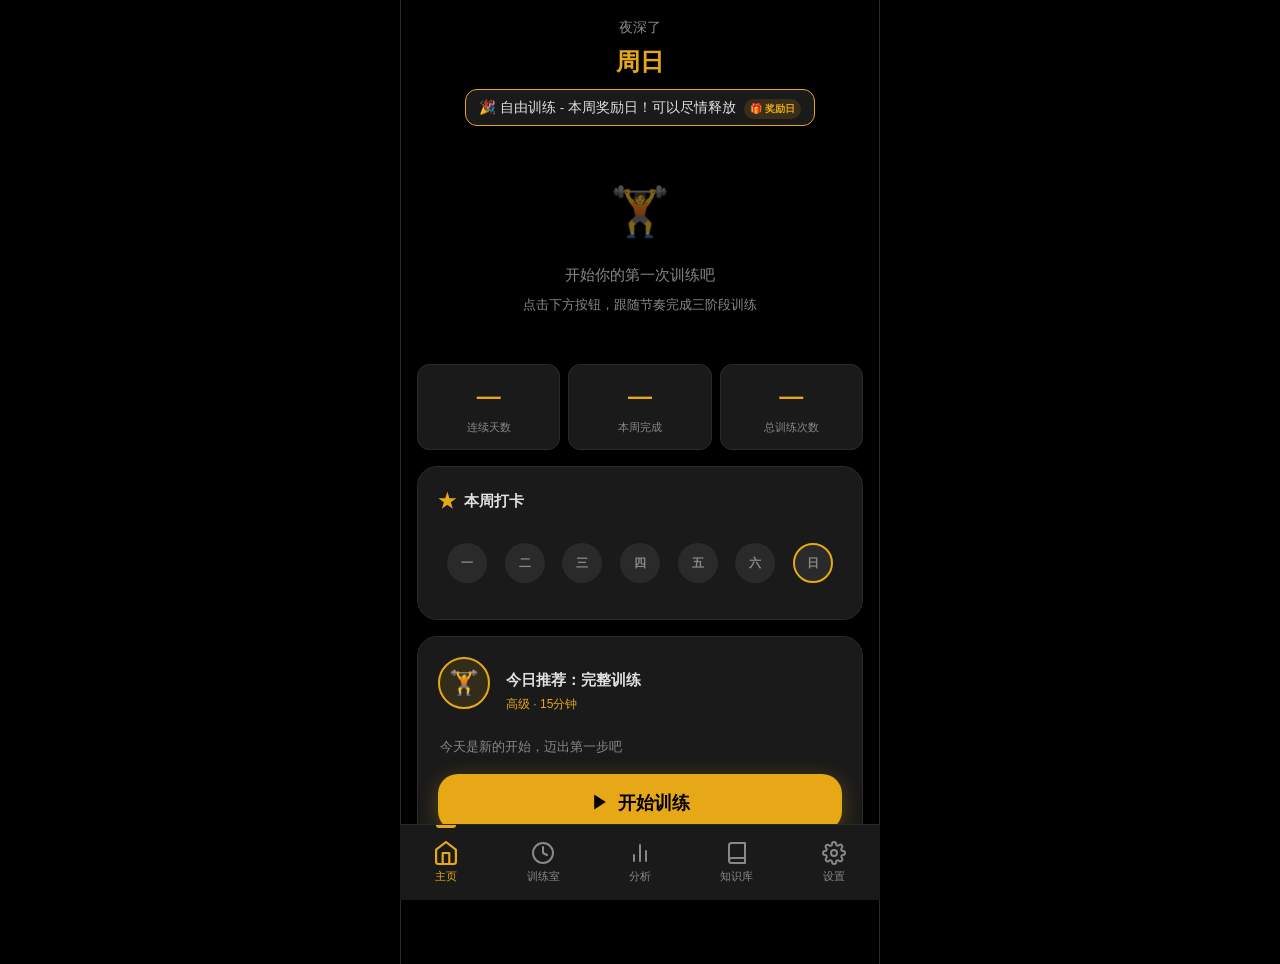
==== index.html @ d2b23df6 "chore: bump cache version v6→v7, refresh cache buster 20260722→20260723" ====
<!DOCTYPE html>
<html lang="zh-CN">
<head>
<meta charset="UTF-8">
<meta name="viewport" content="width=device-width,initial-scale=1.0,maximum-scale=1.0,user-scalable=no">
<meta name="theme-color" content="#000000">
<meta name="apple-mobile-web-app-capable" content="yes">
<meta name="apple-mobile-web-app-status-bar-style" content="black-translucent">
<meta name="description" content="训练助手 - 专属私密训练站">
<link rel="manifest" href="manifest.json">
<link rel="stylesheet" href="css/style.css?v=20260723">
<title>训练助手</title>
</head>
<body>
<div id="app">
  <div class="toast" id="toast"></div>

  <!-- ==================== Page: Dashboard ==================== -->
  <div class="page active" id="page-dashboard">
    <div class="dashboard-hero">
      <div class="greeting" id="greetingText"></div>
      <div class="day-name" id="dayName"></div>
      <div class="mode-name" id="modeName"></div>
    </div>
    <div class="empty-state" id="dashboardEmptyState" style="display:none">
      <div class="empty-state-icon">🏋️</div>
      <div class="empty-state-text">开始你的第一次训练吧</div>
      <div class="empty-state-hint">点击下方按钮，跟随节奏完成三阶段训练</div>
    </div>
    <div class="stats-grid">
      <div class="stat-card">
        <div class="stat-value" id="statStreak">0</div>
        <div class="stat-label">连续天数</div>
      </div>
      <div class="stat-card">
        <div class="stat-value" id="statWeek">0</div>
        <div class="stat-label">本周完成</div>
      </div>
      <div class="stat-card">
        <div class="stat-value" id="statTotal">0</div>
        <div class="stat-label">总训练次数</div>
      </div>
    </div>
    <div class="card">
      <div class="card-title"><span class="icon">&#9733;</span> 本周打卡</div>
      <div class="week-dots" id="weekDots"></div>
    </div>
    <div class="card resume-card" id="resumeCard" style="display:none" onclick="navigateTo('training')">
      <div class="resume-card-content">
        <span class="resume-card-icon">▶️</span>
        <span class="resume-card-text">检测到暂停的训练，点击恢复</span>
      </div>
    </div>
    <div class="card start-card">
      <div class="start-card-header">
        <div class="start-icon" id="dashStartIcon">🏋️</div>
        <div class="start-info">
          <div class="start-title" id="dashStartTitle">今日推荐：完整训练</div>
          <div class="start-sub" id="dashStartSub">中级 · 14分钟</div>
        </div>
      </div>
      <div class="start-hint" id="dashStartHint">专注呼吸，跟随节奏，享受训练</div>
      <button class="btn btn-primary btn-large btn-full" onclick="navigateTo('training')">
        <svg width="20" height="20" viewBox="0 0 24 24" fill="currentColor"><polygon points="5 3 19 12 5 21 5 3"></polygon></svg>
        开始训练
      </button>
    </div>
  </div>

  <!-- ==================== Page: Training Room ==================== -->
  <div class="page" id="page-training">
    <!-- ===== Setup State (设置状态) ===== -->
    <div id="trainingSetup">
      <div class="training-header">
        <h2>🎯 训练室</h2>
        <p>专注训练，持续精进</p>
      </div>

      <!-- Plan Selector -->
      <div class="plan-selector" id="planSelector">
        <div class="plan-selector-header">
          <span class="plan-selector-label">选择计划</span>
          <span class="plan-selector-custom" onclick="openCustomPanel()">✏️ 自定义</span>
        </div>
        <div class="plan-cards-wrapper"><div class="plan-cards" id="planCards"></div></div>
      </div>

      <!-- Plan Detail -->
      <div class="card plan-detail-card" id="planDetailCard">
        <div class="plan-detail-header">
          <div class="plan-detail-icon" id="planDetailIcon">🏋️</div>
          <div class="plan-detail-info">
            <div class="plan-detail-name" id="planDetailName">完整训练</div>
            <div class="plan-detail-desc" id="planDetailDesc">三阶段全流程，全面能力提升</div>
          </div>
        </div>
        <div class="plan-detail-scene" id="planDetailScene">适用场景：状态好，有完整时间</div>
        <div class="plan-detail-phases" id="planDetailPhases"></div>
      </div>

      <!-- Training Config Card -->
      <div class="card training-config" id="levelSelector">
        <div class="card-title"><span class="icon">⚙️</span> 训练配置</div>
        <div class="config-section">
          <div class="config-label">难度等级</div>
          <div class="config-options" data-group="level">
            <button class="config-btn" data-level="beginner" onclick="selectPlanLevel('beginner')">
              <span class="config-btn-label">初级</span>
              <span class="config-btn-desc">节奏舒缓</span>
            </button>
            <button class="config-btn active" data-level="intermediate" onclick="selectPlanLevel('intermediate')">
              <span class="config-btn-label">中级</span>
              <span class="config-btn-desc">标准训练</span>
            </button>
            <button class="config-btn" data-level="advanced" onclick="selectPlanLevel('advanced')">
              <span class="config-btn-label">高级</span>
              <span class="config-btn-desc">挑战极限</span>
            </button>
          </div>
        </div>
        <div class="config-section">
          <div class="config-label">节拍音色</div>
          <div class="config-options" data-group="sound">
            <button class="config-btn config-btn-sm" data-sound="hum" onclick="selectPlanSound('hum')">🎵 嗡嗡声</button>
            <button class="config-btn config-btn-sm" data-sound="tick" onclick="selectPlanSound('tick')">🔔 节拍器</button>
            <button class="config-btn config-btn-sm active" data-sound="mixed" onclick="selectPlanSound('mixed')">🔄 混合</button>
          </div>
        </div>
      </div>

      <div class="controls" id="trainingControls">
        <button class="btn btn-primary btn-full btn-large" id="btnStartTraining" onclick="toggleTraining()">
          <svg width="20" height="20" viewBox="0 0 24 24" fill="currentColor"><polygon points="5 3 19 12 5 21 5 3"></polygon></svg>
          开始训练
        </button>
      </div>
    </div>

    <!-- ===== Active State (活跃状态) ===== -->
    <div id="trainingActive" style="display:none">
      <div class="training-header">
        <h2 id="trainingStatus">准备开始</h2>
      </div>

      <!-- Phase Bar -->
      <div class="phase-bar" id="phaseBar">
        <div class="phase-item" data-phase="0">
          <span class="phase-label">唤醒</span>
          <span class="phase-bpm">准备</span>
        </div>
        <div class="phase-item" data-phase="1">
          <span class="phase-label">热身</span>
          <span class="phase-bpm" id="phase1bpm">30 BPM</span>
        </div>
        <div class="phase-item" data-phase="2">
          <span class="phase-label">爆发</span>
          <span class="phase-bpm" id="phase2bpm">80 BPM</span>
        </div>
        <div class="phase-item" data-phase="3">
          <span class="phase-label">控制</span>
          <span class="phase-bpm" id="phase3bpm">25 BPM</span>
        </div>
      </div>

      <div class="overall-progress" id="overallProgress" style="display:none">
        <div class="overall-progress-bar"><div class="overall-progress-fill" id="overallProgressFill"></div></div>
        <span class="overall-progress-label" id="overallProgressLabel">0%</span>
      </div>

      <!-- ===== Arousal Prep Block (Phase 0) ===== -->
      <div id="preArousalBlock">
        <div class="arousal-card">
          <h3>🧘 唤醒准备</h3>
          <div class="guidance">
            闭眼，戴耳机，听呼吸引导。<br>
            <strong>不急</strong>，用手或道具轻柔刺激，<br>
            目标不是"最硬"，而是<strong>"感觉来了"</strong>（约70%硬度）。
          </div>

          <!-- State 1: before user starts -->
          <div id="arousalStartState">
            <button class="btn btn-primary btn-large btn-full" onclick="startArousalSession()">
              ▶ 开始唤醒
            </button>
            <div class="arousal-skip" onclick="onArousalSkip()">跳过唤醒，直接开始</div>
          </div>

          <!-- State 2: active breathing -->
          <div id="arousalActiveState" style="display:none">
            <div class="breath-ring-wrapper">
              <div class="breath-ring" id="breathRing"></div>
              <div class="breath-phase-text" id="breathPhaseText">🧘 准备</div>
            </div>
            <button class="btn btn-primary btn-large btn-full" id="btnReady" onclick="onArousalReady()" disabled>
              🌱 已唤醒，开始节拍训练
            </button>
            <div class="arousal-skip" onclick="onArousalSkip()">跳过唤醒，直接开始</div>
          </div>
        </div>
      </div>

      <div class="interval-indicator" id="intervalIndicator" style="display:none"></div>
      <div class="ring-container">
        <div class="progress-ring">
          <svg viewBox="0 0 200 200">
            <circle class="ring-bg" cx="100" cy="100" r="88"></circle>
            <circle class="ring-progress" id="ringProgress" cx="100" cy="100" r="88"
              stroke-dasharray="553" stroke-dashoffset="0"></circle>
          </svg>
          <div class="ring-center">
            <div class="ring-time" id="ringTime">0:00</div>
            <div class="ring-sub" id="ringSub">准备就绪</div>
            <div class="mini-beat-dots" id="miniBeatDots" style="display:none">
              <div class="mini-beat-dot" data-beat="1"></div>
              <div class="mini-beat-dot" data-beat="2"></div>
              <div class="mini-beat-dot" data-beat="3"></div>
              <div class="mini-beat-dot" data-beat="4"></div>
              <div class="mini-beat-dot" data-beat="5"></div>
              <div class="mini-beat-dot" data-beat="6"></div>
            </div>
          </div>
        </div>
      </div>
      <div class="instruction-box" id="instructionBox">
        <div class="instruction-text" id="instructionText">按下开始，进入训练</div>
        <div class="instruction-sub" id="instructionSub">跟随节拍器，配合呼吸</div>
      </div>

      <div class="controls" id="trainingActiveControls">
        <button class="btn btn-primary btn-full btn-large" id="btnActiveStartTraining" onclick="toggleTraining()">
          <svg width="20" height="20" viewBox="0 0 24 24" fill="currentColor"><polygon points="5 3 19 12 5 21 5 3"></polygon></svg>
          开始训练
        </button>
        <button class="btn btn-ghost btn-full btn-large" id="btnActiveStopTraining" onclick="stopTraining(false)" style="display:none">
          <svg width="20" height="20" viewBox="0 0 24 24" fill="currentColor"><rect x="4" y="4" width="16" height="16" rx="2"></rect></svg>
          停止训练
        </button>
      </div>
      <div class="controls" id="extraControls" style="display:none">
        <button class="btn btn-ghost btn-full" onclick="toggleVoiceCoach()">
          <svg width="20" height="20" viewBox="0 0 24 24" fill="none" stroke="currentColor" stroke-width="2"><path d="M12 1a3 3 0 0 0-3 3v8a3 3 0 0 0 6 0V4a3 3 0 0 0-3-3z"></path><path d="M19 10v2a7 7 0 0 1-14 0v-2"></path><line x1="12" y1="19" x2="12" y2="23"></line></svg>
          <span id="voiceBtnText">语音教练</span>
        </button>
        <button class="btn btn-ghost btn-full" onclick="toggleVibration()">
          <svg width="20" height="20" viewBox="0 0 24 24" fill="none" stroke="currentColor" stroke-width="2"><path d="M2 12h4l3-9 4 18 3-9h6"></path></svg>
          <span id="vibBtnText">震动模式</span>
        </button>
      </div>
      <button class="emergency-stop" id="emergencyBtn" style="display:none" onclick="emergencyStop()">
        一键控射暂停
      </button>
      <button class="btn btn-ghost btn-full" id="btnExitTraining" style="display:none;margin-top:0.5rem" onclick="showExitConfirm()">
        <svg width="18" height="18" viewBox="0 0 24 24" fill="none" stroke="currentColor" stroke-width="2"><path d="M9 21H5a2 2 0 0 1-2-2V5a2 2 0 0 1 2-2h4"></path><polyline points="16 17 21 12 16 7"></polyline><line x1="21" y1="12" x2="9" y2="12"></line></svg>
        退出训练
      </button>
    </div>
  </div>

  <!-- ==================== Custom Plan Panel ==================== -->
  <div class="custom-panel-overlay" id="customPanel" style="display:none" onclick="closeCustomPanel(event)">
    <div class="custom-panel" onclick="event.stopPropagation()">
      <div class="custom-panel-header">
        <h3>自定义计划</h3>
        <button class="btn btn-ghost" onclick="closeCustomPanel()" style="padding:0.3rem 0.6rem;font-size:1.2rem">✕</button>
      </div>
      <div class="custom-panel-body" id="customPanelBody"></div>
      <div class="custom-panel-footer">
        <button class="btn btn-ghost" onclick="closeCustomPanel()">取消</button>
        <button class="btn btn-primary" onclick="saveCustomPlan()">💾 保存为自定义计划</button>
      </div>
    </div>
  </div>

  <!-- ==================== Page: Knowledge ==================== -->
  <div class="page" id="page-knowledge">
    <div class="page-header">
      <h1>训练知识库</h1>
      <p>科学方法，持续精进</p>
    </div>
    <div class="knowledge-section">
      <div class="knowledge-header" onclick="toggleKnowledge(this)">
        <span class="icon">&#128218;</span>
        <h3>训练原理：三阶段法</h3>
        <span class="arrow">&#9654;</span>
      </div>
      <div class="knowledge-content">
        <h4>阶段一：热身（30 BPM）</h4>
        <p><strong>目的：</strong>心理放松 + 呼吸同步。30 BPM = 2秒/拍，6拍=12秒一个完整周期，完美匹配5次/分钟的共振呼吸频率，有效激活副交感神经。</p>
        <p><strong>时长原则：</strong>新手5分钟 > 中级4分钟 > 高级3分钟。新手更需要时间缓解焦虑、建立节奏感；老手可快速进入状态。</p>
        <h4>阶段二：爆发冲刺（80-100 BPM）</h4>
        <p><strong>目的：</strong>高强度间歇训练，提升耐力极限。采用"冲刺+休息"交替模式，是整场训练的"主训练"阶段，生理负荷最大。</p>
        <p><strong>时长原则：</strong>新手3分钟（10s冲刺+20s休息）→ 中级5分钟（15s+15s）→ 高级7分钟（20s+10s）。随着能力提升，逐步增加冲刺时长、缩短休息时间。</p>
        <h4>阶段三：控制（25-35 BPM）</h4>
        <p><strong>目的：</strong>盆底肌技巧训练 + 冷却恢复。3拍/周期（收缩→保持→放松），与NHS临床凯格尔方案对齐。</p>
        <p><strong>时长原则：</strong>新手4分钟 → 中级5分钟 → 高级5分钟。技能型训练，中等时长即可，关键是质量而非数量。</p>
        <h4 style="margin-top:1.5rem;color:var(--accent)">📊 等级对比总览</h4>
        <table class="troubleshoot-table" style="margin-top:0.5rem">
          <thead><tr><th>等级</th><th>热身</th><th>爆发</th><th>控制</th><th>总计</th><th>比例</th></tr></thead>
          <tbody>
            <tr><td><strong>初级</strong></td><td>5min</td><td>3min</td><td>4min</td><td><strong>12min</strong></td><td>42%热身 / 25%爆发 / 33%控制</td></tr>
            <tr><td><strong>中级</strong></td><td>4min</td><td>5min</td><td>5min</td><td><strong>14min</strong></td><td>29%热身 / 36%爆发 / 36%控制</td></tr>
            <tr><td><strong>高级</strong></td><td>3min</td><td>7min</td><td>5min</td><td><strong>15min</strong></td><td>20%热身 / 47%爆发 / 33%控制</td></tr>
          </tbody>
        </table>
        <p style="margin-top:0.75rem;font-size:0.85rem;color:var(--muted)">随着等级提升，热身比例递减（从42%→20%），爆发比例递增（从25%→47%），控制保持稳定——这是"渐进超负荷"原则在控射训练中的科学应用。</p>
      </div>
    </div>
    <div class="knowledge-section">
      <div class="knowledge-header" onclick="toggleKnowledge(this)">
        <span class="icon">&#127800;</span>
        <h3>呼吸同步技巧</h3>
        <span class="arrow">&#9654;</span>
      </div>
      <div class="knowledge-content">
        <p><strong>呼吸是控射训练的"遥控器"。</strong>呼吸是唯一同时受自主神经和意识控制的生理功能——这意味着你可以通过调节呼吸来直接干预 arousal 水平。</p>
        <h4 style="margin-top:1rem;color:var(--accent)">基本原理</h4>
        <ul>
          <li><strong>吸气 → 交感神经兴奋</strong>（心跳加快， arousal 上升）</li>
          <li><strong>呼气 → 副交感神经激活</strong>（心跳减慢，放松）</li>
          <li><strong>延长呼气</strong>是训练中最重要的"刹车"技巧</li>
        </ul>
        <h4 style="margin-top:1rem;color:var(--accent)">三阶段呼吸策略</h4>
        <p><strong>阶段一（热身·30 BPM）：共振呼吸</strong></p>
        <ul>
          <li>30 BPM = 2秒/拍，6拍完整周期 = 12秒</li>
          <li><strong>吸气4秒</strong>（推入的2拍）+ <strong>呼气4秒</strong>（抽出的2拍）+ <strong>停4秒</strong>（深处/入口各停1拍）</li>
          <li>这正好匹配 <strong>5次/分钟的共振呼吸频率</strong>，是激活副交感神经的最优节奏</li>
        </ul>
        <p><strong>阶段二（爆发·80-100 BPM）：短促控息</strong></p>
        <ul>
          <li>高强度冲刺时：<strong>短吸短呼</strong>，保持节奏，不要憋气</li>
          <li>冲刺结束 → 立即转为<strong>深长呼气</strong>（4秒呼气），利用休息窗口快速恢复</li>
          <li>冲刺期间憋气会升高血压，增加失控风险</li>
        </ul>
        <p><strong>阶段三（控制·25-35 BPM）：凯格尔同步</strong></p>
        <ul>
          <li><strong>吸气 → 推入 + 放松盆底肌</strong></li>
          <li><strong>呼气 → 收缩PC肌 + 保持</strong>（呼气时自然放松，更容易控制）</li>
          <li>禁止在吸气时收缩PC肌，这会产生拮抗，降低训练效果</li>
        </ul>
        <h4 style="margin-top:1rem;color:var(--accent)">腹式呼吸训练</h4>
        <p>所有呼吸都使用<strong>腹式呼吸</strong>而非胸式呼吸：</p>
        <ul>
          <li>吸气时腹部鼓起，膈肌下沉</li>
          <li>呼气时腹部收回，膈肌上升</li>
          <li>手放在腹部感受起伏，初期可平躺练习</li>
        </ul>
        <p style="margin-top:0.75rem;font-size:0.85rem;color:var(--muted)">💡 提示：当感觉 arousal 接近阈值时，立即做一次深长呼气（4秒以上），这是最有效的即时刹车手段。</p>
      </div>
    </div>
    <div class="knowledge-section">
      <div class="knowledge-header" onclick="toggleKnowledge(this)">
        <span class="icon">&#9888;</span>
        <h3>快速故障排除</h3>
        <span class="arrow">&#9654;</span>
      </div>
      <div class="knowledge-content">
        <table class="troubleshoot-table">
          <thead><tr><th>问题</th><th>解决方案</th></tr></thead>
          <tbody>
            <tr><td>过快达到临界点</td><td>立即切换到阶段三（60BPM），配合凯格尔收缩</td></tr>
            <tr><td>训练中注意力涣散</td><td>启用语音教练，闭上眼睛专注于呼吸</td></tr>
            <tr><td>节拍器不够刺激</td><td>进入设置调高阶段二BPM至140-150</td></tr>
            <tr><td>训练后感觉疲劳</td><td>减少训练频率至隔天一次，增加热身时间</td></tr>
            <tr><td>无法保持节奏</td><td>降低当前阶段BPM 10-20，熟练后再逐步提升</td></tr>
          </tbody>
        </table>
      </div>
    </div>
    <div class="knowledge-section">
      <div class="knowledge-header" onclick="toggleKnowledge(this)">
        <span class="icon">&#128296;</span>
        <h3>射后恢复三部曲</h3>
        <span class="arrow">&#9654;</span>
      </div>
      <div class="knowledge-content">
        <p>如果训练中不慎到达临界点，按照以下三步快速恢复：</p>
        <ol class="recovery-steps">
          <li><strong>刹车 - 冷却倒计时（60秒）</strong><br>立即停止一切动作，深呼吸。吸气4秒，屏息4秒，呼气4秒。重复此循环。</li>
          <li><strong>重启 - 从阶段一重新开始</strong><br>不要急于回到高强度。从30BPM热身开始，至少2分钟后再考虑进入下一阶段。</li>
          <li><strong>记录 - 标记今日训练</strong><br>在仪表盘中记录今天的训练。即使中途"失控"也算有效训练，坚持打卡最重要。</li>
        </ol>
      </div>
    </div>
    <div class="knowledge-section">
      <div class="knowledge-header" onclick="toggleKnowledge(this)">
        <span class="icon">&#128197;</span>
        <h3>每周训练计划</h3>
        <span class="arrow">&#9654;</span>
      </div>
      <div class="knowledge-content">
        <table class="troubleshoot-table">
          <thead><tr><th>日期</th><th>训练模式</th><th>重点</th></tr></thead>
          <tbody>
            <tr><td>周一</td><td>高强度控射日</td><td>爆发阶段延长至7分钟</td></tr>
            <tr><td>周二</td><td>恢复日</td><td>仅热身+控制，BPM降低</td></tr>
            <tr><td>周三</td><td>耐力训练日</td><td>延长总训练时间至20分钟</td></tr>
            <tr><td>周四</td><td>休息日</td><td>完全休息或仅做凯格尔</td></tr>
            <tr><td>周五</td><td>节奏训练日</td><td>专注于节拍跟随精度</td></tr>
            <tr><td>周六</td><td>综合训练日</td><td>完整三阶段训练</td></tr>
            <tr><td>周日</td><td>自由训练日</td><td>根据感觉自由选择模式</td></tr>
          </tbody>
        </table>
      </div>
    </div>
  </div>

  <!-- ==================== Page: Settings ==================== -->
  <div class="page" id="page-settings">
    <div class="page-header">
      <h1>设置中心</h1>
      <p>管理你的训练偏好</p>
    </div>

    <div class="setting-group collapsible">
      <div class="setting-group-header" onclick="toggleSettingGroup(this)">
        <span class="setting-group-title">⚙️ 全局偏好</span>
        <span class="setting-group-arrow">▼</span>
      </div>
      <div class="setting-group-content">
        <div class="setting-item">
          <label>声音反馈</label>
          <button class="toggle on" id="toggleSound" onclick="toggleSettingSwitch(this)"></button>
        </div>
        <div class="setting-item">
          <label>默认开启震动</label>
          <button class="toggle" id="toggleVibDefault" onclick="toggleSettingSwitch(this)"></button>
        </div>
        <div class="setting-item">
          <label>语音教练开关</label>
          <button class="toggle on" id="toggleVoiceCoach" onclick="toggleSettingSwitch(this)"></button>
        </div>
        <div class="setting-item" style="flex-direction:column;align-items:flex-start">
          <label>语音速度</label>
          <div style="width:100%;display:flex;align-items:center;margin-top:0.5rem">
            <span style="font-size:0.7rem;color:var(--muted)">0.5x</span>
            <input type="range" id="setVoiceSpeed" min="0.5" max="2.0" step="0.1" value="1.0" oninput="document.getElementById('voiceSpeedDisplay').textContent = this.value + 'x'; saveSettings()" style="flex:1;margin:0 0.5rem">
            <span style="font-size:0.7rem;color:var(--muted)">2.0x</span>
          </div>
          <div style="font-size:0.8rem;color:var(--accent);margin-top:0.25rem" id="voiceSpeedDisplay">1.0x</div>
        </div>
        <div class="setting-item stepper-row">
          <label>震动强度</label>
          <div class="stepper"><button onclick="stepperVal('setVibIntensity',-1)" class="stepper-btn">−</button><input type="number" id="setVibIntensity" min="1" max="3" value="2" onchange="saveSettings()"><button onclick="stepperVal('setVibIntensity',1)" class="stepper-btn">+</button></div>
        </div>
        <div class="setting-item" style="flex-direction:column;align-items:flex-start">
          <label>语音密度</label>
          <div class="config-options" style="width:100%;margin-top:0.5rem">
            <button class="config-btn config-btn-sm density-btn" data-density="beat" onclick="selectVoiceDensity('beat')">逐拍</button>
            <button class="config-btn config-btn-sm density-btn active" data-density="cycle" onclick="selectVoiceDensity('cycle')">每周期</button>
            <button class="config-btn config-btn-sm density-btn" data-density="minimal" onclick="selectVoiceDensity('minimal')">极简</button>
          </div>
        </div>
      </div>
    </div>

    <div class="setting-group collapsible">
      <div class="setting-group-header" onclick="toggleSettingGroup(this)">
        <span class="setting-group-title">🗣️ 语音提示开关</span>
        <span class="setting-group-arrow">▼</span>
      </div>
      <div class="setting-group-content">
        <div class="setting-item">
          <label>测试语音</label>
          <button class="btn btn-sm btn-ghost" onclick="testVoice()">播放测试</button>
        </div>
        <div id="voicePromptsContainer"></div>
      </div>
    </div>

    <div class="setting-group collapsible">
      <div class="setting-group-header" onclick="toggleSettingGroup(this)">
        <span class="setting-group-title">📦 数据管理</span>
        <span class="setting-group-arrow">▼</span>
      </div>
      <div class="setting-group-content">
        <button class="btn btn-secondary btn-full" onclick="resetSettings()" style="margin-bottom:0.75rem">
          🔄 恢复默认设置
        </button>
        <div style="font-size:0.75rem;color:var(--muted);text-align:center;margin-bottom:1rem">恢复所有设置为默认值，不影响训练数据</div>
        <button class="btn btn-secondary btn-full" onclick="exportData()" style="margin-bottom:0.75rem">
          📤 导出训练数据
        </button>
        <button class="btn btn-secondary btn-full" onclick="document.getElementById('importFileInput').click()" style="margin-bottom:0.75rem">
          📥 导入训练数据
        </button>
        <input type="file" id="importFileInput" accept=".json" style="display:none" onchange="importData(event)">
        <button class="btn btn-danger btn-full" onclick="resetAllData()">
          🗑️ 重置所有训练数据
        </button>
        <div style="font-size:0.75rem;color:var(--muted);text-align:center;margin-top:0.5rem">清除所有训练记录和失败记录</div>
      </div>
    </div>

    <div class="settings-hint">
      💡 训练参数（BPM、时长、间歇）请在「训练室」页面的计划配置中调整
    </div>

    <div class="privacy-footer">
      <svg viewBox="0 0 24 24" fill="currentColor"><path d="M12 1L3 5v6c0 5.55 3.84 10.74 9 12 5.16-1.26 9-6.45 9-12V5l-9-4zm0 2.18l7 3.12v4.7c0 4.83-3.13 9.37-7 10.5-3.87-1.13-7-5.67-7-10.5V6.3l7-3.12z"/></svg>
      所有数据仅存储于本地浏览器，不会上传至任何服务器。
    </div>
  </div>

  <!-- ==================== Page: Analysis ==================== -->
  <div class="page" id="page-analysis">
    <div class="page-header">
      <h1>训练分析</h1>
      <span class="page-subtitle">数据驱动，持续进步</span>
    </div>
    <div id="analysisContent">
      <div class="analysis-section">
        <div class="analysis-card">
          <div class="analysis-card-title">📊 总览</div>
          <div class="analysis-grid">
            <div class="analysis-stat">
              <div class="analysis-stat-val" id="analTotal">0</div>
              <div class="analysis-stat-label">总训练次数</div>
            </div>
            <div class="analysis-stat">
              <div class="analysis-stat-val" id="analStreak">0</div>
              <div class="analysis-stat-label">最长连续</div>
            </div>
            <div class="analysis-stat">
              <div class="analysis-stat-val" id="analThisMonth">0</div>
              <div class="analysis-stat-label">本月训练</div>
            </div>
            <div class="analysis-stat">
              <div class="analysis-stat-val" id="analFailures">0</div>
              <div class="analysis-stat-label">失败次数</div>
            </div>
          </div>
        </div>
        <div class="analysis-card">
          <div class="analysis-card-title">📅 近30天打卡</div>
          <div class="analysis-heatmap" id="analHeatmap"></div>
        </div>
        <div class="analysis-card">
          <div class="analysis-card-title">📈 周趋势</div>
          <div class="analysis-week-chart" id="analWeekChart"></div>
        </div>
        <div class="analysis-card">
          <div class="analysis-card-title">⚠️ 失败记录</div>
          <div class="analysis-failure-list" id="analFailureList">
            <div class="analysis-empty">暂无失败记录</div>
          </div>
        </div>
        <div class="analysis-card">
          <div class="analysis-card-title">📋 训练记录</div>
          <div class="analysis-record-list" id="analRecordList">
            <div class="analysis-empty">暂无训练记录</div>
          </div>
        </div>
      </div>
    </div>
  </div>

  <!-- ==================== Exit Confirm Modal ==================== -->
  <div class="modal-overlay" id="exitConfirmModal" style="display:none" onclick="closeExitConfirm(event)">
    <div class="modal-box" onclick="event.stopPropagation()">
      <div class="modal-icon">🚪</div>
      <div class="modal-title">确认退出训练？</div>
      <div class="modal-desc">当前训练进度将丢失，下次需重新开始。</div>
      <div class="modal-actions">
        <button class="btn btn-ghost btn-full" onclick="closeExitConfirm()">取消</button>
        <button class="btn btn-danger btn-full" onclick="confirmExitTraining()">确认退出</button>
      </div>
    </div>
  </div>

  <!-- ==================== Failure Reason Modal ==================== -->
  <div class="modal-overlay" id="failureModal" style="display:none" onclick="closeFailureModal(event)">
    <div class="modal-box" onclick="event.stopPropagation()">
      <div class="modal-icon">⚠️</div>
      <div class="modal-title">训练次数已达上限</div>
      <div class="modal-desc">一键控射暂停已使用3次，本次训练记为失败。请选择失败原因：</div>
      <div class="failure-reasons">
        <button class="failure-reason-btn" onclick="recordFailure('soft')">💫 软了</button>
        <button class="failure-reason-btn" onclick="recordFailure('ejac')">💦 射了</button>
        <button class="failure-reason-btn" onclick="recordFailure('tired')">😮‍💨 身体状态不好</button>
        <button class="failure-reason-btn" onclick="recordFailure('other')">🤷 其他原因</button>
      </div>
    </div>
  </div>

  <!-- ==================== Bottom Navigation ==================== -->
  <nav class="bottom-nav" id="bottomNav">
    <button class="nav-item active" onclick="navigateTo('dashboard')" data-page="dashboard">
      <svg viewBox="0 0 24 24" fill="none" stroke="currentColor" stroke-width="2" stroke-linecap="round" stroke-linejoin="round"><path d="M3 9l9-7 9 7v11a2 2 0 0 1-2 2H5a2 2 0 0 1-2-2z"></path><polyline points="9 22 9 12 15 12 15 22"></polyline></svg>
      <span>主页</span>
    </button>
    <button class="nav-item" onclick="navigateTo('training')" data-page="training">
      <svg viewBox="0 0 24 24" fill="none" stroke="currentColor" stroke-width="2" stroke-linecap="round" stroke-linejoin="round"><circle cx="12" cy="12" r="10"></circle><polyline points="12 6 12 12 16 14"></polyline></svg>
      <span>训练室</span>
    </button>
    <button class="nav-item" onclick="navigateTo('analysis')" data-page="analysis">
      <svg viewBox="0 0 24 24" fill="none" stroke="currentColor" stroke-width="2" stroke-linecap="round" stroke-linejoin="round"><path d="M18 20V10"></path><path d="M12 20V4"></path><path d="M6 20v-6"></path></svg>
      <span>分析</span>
    </button>
    <button class="nav-item" onclick="navigateTo('knowledge')" data-page="knowledge">
      <svg viewBox="0 0 24 24" fill="none" stroke="currentColor" stroke-width="2" stroke-linecap="round" stroke-linejoin="round"><path d="M4 19.5A2.5 2.5 0 0 1 6.5 17H20"></path><path d="M6.5 2H20v20H6.5A2.5 2.5 0 0 1 4 19.5v-15A2.5 2.5 0 0 1 6.5 2z"></path></svg>
      <span>知识库</span>
    </button>
    <button class="nav-item" onclick="navigateTo('settings')" data-page="settings">
      <svg viewBox="0 0 24 24" fill="none" stroke="currentColor" stroke-width="2" stroke-linecap="round" stroke-linejoin="round"><circle cx="12" cy="12" r="3"></circle><path d="M19.4 15a1.65 1.65 0 0 0 .33 1.82l.06.06a2 2 0 0 1 0 2.83 2 2 0 0 1-2.83 0l-.06-.06a1.65 1.65 0 0 0-1.82-.33 1.65 1.65 0 0 0-1 1.51V21a2 2 0 0 1-2 2 2 2 0 0 1-2-2v-.09A1.65 1.65 0 0 0 9 19.4a1.65 1.65 0 0 0-1.82.33l-.06.06a2 2 0 0 1-2.83 0 2 2 0 0 1 0-2.83l.06-.06A1.65 1.65 0 0 0 4.68 15a1.65 1.65 0 0 0-1.51-1H3a2 2 0 0 1-2-2 2 2 0 0 1 2-2h.09A1.65 1.65 0 0 0 4.6 9a1.65 1.65 0 0 0-.33-1.82l-.06-.06a2 2 0 0 1 0-2.83 2 2 0 0 1 2.83 0l.06.06A1.65 1.65 0 0 0 9 4.68a1.65 1.65 0 0 0 1-1.51V3a2 2 0 0 1 2-2 2 2 0 0 1 2 2v.09a1.65 1.65 0 0 0 1 1.51 1.65 1.65 0 0 0 1.82-.33l.06-.06a2 2 0 0 1 2.83 0 2 2 0 0 1 0 2.83l-.06.06a1.65 1.65 0 0 0-.33 1.82V9a1.65 1.65 0 0 0 1.51 1H21a2 2 0 0 1 2 2 2 2 0 0 1-2 2h-.09a1.65 1.65 0 0 0-1.51 1z"></path></svg>
      <span>设置</span>
    </button>
  </nav>
</div>

<!-- ==================== Cooldown Overlay ==================== -->
<div class="cooldown-overlay" id="cooldownOverlay">
  <div class="cooldown-badge">控射暂停成功</div>
  <div class="cooldown-number" id="cooldownNumber">10</div>
  <div class="cooldown-text">冷却中 — 深呼吸，放松身心</div>
  <button class="btn btn-ghost cooldown-btn" onclick="exitCooldown(trainingState._emergencyPhase)">跳过冷却</button>
  <div class="cooldown-resume-opt" id="cooldownResumeOpt" style="display:none">
    <button class="btn btn-ghost cooldown-btn" onclick="cooldownRestartFromBegin()">从头开始</button>
    <button class="btn btn-accent cooldown-btn" onclick="cooldownResumeFromPhase()">恢复训练</button>
  </div>
  <div class="cooldown-hint">倒计时结束后自动回到训练阶段</div>
</div>

<!-- ==================== Scripts (loaded in dependency order) ==================== -->
<script src="js/storage.js?v=20260723"></script>
<script src="js/plans.js?v=20260723"></script>
<script src="js/vibration.js?v=20260723"></script>
<script src="js/audio.js?v=20260723"></script>
<script src="js/speech.js?v=20260723"></script>
<script src="js/settings.js?v=20260723"></script>
<script src="js/training.js?v=20260723"></script>
<script src="js/ui.js?v=20260723"></script>
<script src="js/arousal.js?v=20260723"></script>
<script src="js/pages/dashboard.js?v=20260723"></script>
<script src="js/pages/training.js?v=20260723"></script>
<script src="js/pages/knowledge.js?v=20260723"></script>
<script src="js/pages/analysis.js?v=20260723"></script>
<script src="js/app.js?v=20260723"></script>
</body>
</html>
---- css/style.css ----
/* ==================== CSS Variables ==================== */
:root {
  --bg: #000000;
  --bg2: #1A1A1A;
  --bg3: #2A2A2A;
  --ink: #E0E0E0;
  --muted: #888888;
  --accent: #E6A817;
  --accent2: #B22222;
  --cool: #00B8A9;
  --accent-glow: rgba(230, 168, 23, 0.3);
  --accent2-glow: rgba(178, 34, 34, 0.3);
  --cool-glow: rgba(0, 184, 169, 0.3);
  --success: #2ECC71;
  --danger: #E74C3C;
  --radius: 12px;
  --radius-lg: 20px;
  --transition: 0.3s cubic-bezier(0.4, 0, 0.2, 1);
}

/* ==================== Reset & Base ==================== */
*, *::before, *::after { box-sizing: border-box; margin: 0; padding: 0; }
html { font-size: 16px; -webkit-tap-highlight-color: transparent; }
body {
  font-family: -apple-system, BlinkMacSystemFont, 'Segoe UI', 'PingFang SC', 'Hiragino Sans GB', 'Microsoft YaHei', sans-serif;
  background: var(--bg);
  color: var(--ink);
  line-height: 1.6;
  min-height: 100vh;
  min-height: 100dvh;
  overflow-x: hidden;
  -webkit-font-smoothing: antialiased;
}
button { font-family: inherit; cursor: pointer; border: none; outline: none; -webkit-tap-highlight-color: transparent; }
input, textarea, select { font-family: inherit; outline: none; }
a { color: var(--accent); text-decoration: none; }
::-webkit-scrollbar { width: 4px; }
::-webkit-scrollbar-track { background: var(--bg); }
::-webkit-scrollbar-thumb { background: var(--bg3); border-radius: 2px; }

/* ==================== App Shell ==================== */
#app { min-height: 100vh; min-height: 100dvh; display: flex; flex-direction: column; position: relative; }
.page { display: none; flex: 1; padding: 0 1rem; padding-bottom: calc(6rem + env(safe-area-inset-bottom)); animation: fadeIn 0.3s ease; overflow-y: auto; }
.page.active { display: block; }
@keyframes fadeIn { from { opacity: 0; transform: translateY(8px); } to { opacity: 1; transform: translateY(0); } }

/* ==================== Bottom Navigation ==================== */
.bottom-nav {
  position: fixed; bottom: 0; left: 0; right: 0;
  background: var(--bg2);
  border-top: 1px solid var(--bg3);
  display: flex; justify-content: space-around; align-items: center;
  padding: 0.5rem 0; padding-bottom: max(0.5rem, env(safe-area-inset-bottom));
  z-index: 900;
  backdrop-filter: blur(20px); -webkit-backdrop-filter: blur(20px);
  pointer-events: auto;
}
.nav-item {
  display: flex; flex-direction: column; align-items: center; gap: 0.25rem;
  padding: 0.5rem 1rem; border-radius: var(--radius);
  background: none; color: var(--muted); font-size: 0.7rem;
  transition: color var(--transition);
  min-width: 56px; position: relative;
  cursor: pointer;
  touch-action: manipulation;
  -webkit-tap-highlight-color: transparent;
}
.nav-item.active { color: var(--accent); }
.nav-item.active::after {
  content: ''; position: absolute; top: -8px; left: 50%;
  transform: translateX(-50%); width: 20px; height: 3px;
  border-radius: 0 0 3px 3px; background: var(--accent);
}
.nav-item svg { width: 24px; height: 24px; transition: transform var(--transition); }
.nav-item.active svg { transform: scale(1.1); }
.nav-item:active { transform: scale(0.92); }

/* ==================== Header ==================== */
.page-header {
  padding: 1.5rem 0 1rem;
  text-align: center;
}
.page-header h1 {
  font-size: 1.5rem; font-weight: 700; color: var(--accent);
  letter-spacing: 0.05em;
}
.page-header p { color: var(--muted); font-size: 0.85rem; margin-top: 0.25rem; }

/* ==================== Cards ==================== */
.card {
  background: var(--bg2);
  border: 1px solid var(--bg3);
  border-radius: var(--radius-lg);
  padding: 1.25rem;
  margin-bottom: 1rem;
  transition: transform var(--transition), box-shadow var(--transition);
}
.card:active { transform: scale(0.98); }
.card-title {
  font-size: 0.95rem; font-weight: 600; color: var(--ink);
  margin-bottom: 0.75rem; display: flex; align-items: center; gap: 0.5rem;
}
.card-title .icon { color: var(--accent); font-size: 1.1rem; }

/* ==================== Buttons ==================== */
.btn {
  display: inline-flex; align-items: center; justify-content: center; gap: 0.5rem;
  padding: 0.875rem 1.5rem; border-radius: var(--radius);
  font-size: 1rem; font-weight: 600;
  transition: all var(--transition);
  min-height: 48px; min-width: 48px;
}
.btn-primary {
  background: var(--accent); color: #000;
  box-shadow: 0 4px 20px var(--accent-glow);
  animation: btn-pulse 2.5s ease-in-out infinite;
}
.btn-primary:active { transform: scale(0.95); box-shadow: 0 2px 10px var(--accent-glow); }
.btn-primary:disabled { opacity: 0.5; transform: none; animation: none; }
@keyframes btn-pulse {
  0%, 100% { box-shadow: 0 4px 20px var(--accent-glow); }
  50% { box-shadow: 0 4px 30px var(--accent-glow), 0 0 0 4px rgba(230, 168, 23, 0.15); }
}
@keyframes countdown-pop {
  0% { transform: scale(1.5); opacity: 0.6; }
  50% { transform: scale(1); opacity: 1; }
  100% { transform: scale(0.8); opacity: 0.4; }
}
.btn-danger { background: var(--accent2); color: #fff; box-shadow: 0 4px 20px var(--accent2-glow); }
.btn-danger:active { transform: scale(0.95); }
.btn-ghost {
  background: var(--bg3); color: var(--ink); border: 1px solid var(--bg3);
}
.btn-ghost:active { background: var(--accent); color: #000; }
.btn-ghost.active { background: var(--accent); color: #000; border-color: var(--accent); }
.btn-full { width: 100%; }
.btn-large {
  font-size: 1.15rem; padding: 1rem 1.5rem; border-radius: var(--radius-lg);
  min-height: 56px;
}
.btn-round { border-radius: 50%; width: 64px; height: 64px; padding: 0; }
.btn-sm { padding: 0.5rem 1rem; font-size: 0.85rem; min-height: 36px; }
.btn-loading { position: relative; pointer-events: none; color: transparent !important; }
.btn-loading::after {
  content: ''; position: absolute; width: 20px; height: 20px;
  border: 2px solid rgba(0,0,0,0.3); border-top-color: #000; border-radius: 50%;
  animation: btn-spin 0.6s linear infinite;
}
@keyframes btn-spin { to { transform: rotate(360deg); } }
.btn-danger.btn-loading::after { border-color: rgba(255,255,255,0.3); border-top-color: #fff; }
.btn-secondary.btn-loading::after { border-color: rgba(255,255,255,0.3); border-top-color: #fff; }

/* ==================== Overall Progress ==================== */
.overall-progress { display: flex; align-items: center; gap: 0.5rem; margin: 0.75rem 0; }
.overall-progress-bar { flex: 1; height: 4px; background: var(--bg3); border-radius: 2px; overflow: hidden; }
.overall-progress-fill { height: 100%; background: var(--accent); border-radius: 2px; transition: width 0.5s ease; width: 0%; }
.overall-progress-label { font-size: 0.7rem; color: var(--muted); min-width: 2.5rem; text-align: right; }

/* ==================== Empty State ==================== */
.empty-state { text-align: center; padding: 2rem 1rem; color: var(--muted); }
.empty-state-icon { font-size: 3rem; margin-bottom: 0.75rem; opacity: 0.5; }
.empty-state-text { font-size: 0.95rem; margin-bottom: 0.5rem; }
.empty-state-hint { font-size: 0.8rem; color: var(--muted); }

/* ==================== Resume Card ==================== */
.resume-card { background: var(--bg2) !important; border: 1px solid var(--accent); cursor: pointer; }
.resume-card:hover { background: var(--bg3) !important; }
.resume-card-content { display: flex; align-items: center; gap: 0.75rem; }
.resume-card-icon { font-size: 1.5rem; }
.resume-card-text { font-size: 0.9rem; color: var(--accent); font-weight: 600; }

/* ==================== Dashboard ==================== */
.dashboard-hero {
  text-align: center; padding: 1rem 0.5rem;
}
.dashboard-hero .greeting {
  font-size: 0.9rem; color: var(--muted); margin-bottom: 0.25rem;
}
.dashboard-hero .day-name {
  font-size: 1.5rem; font-weight: 800; color: var(--accent);
}
.dashboard-hero .mode-name {
  font-size: 0.85rem; color: var(--ink); margin-top: 0.5rem;
  padding: 0.4rem 0.8rem; background: var(--bg2); border-radius: var(--radius);
  display: inline-block; border: 1px solid var(--accent);
}

.stats-grid {
  display: grid; grid-template-columns: repeat(3, 1fr); gap: 0.5rem;
  margin: 1rem 0;
}
.stat-card {
  background: var(--bg2); border: 1px solid var(--bg3);
  border-radius: var(--radius); padding: 0.75rem 0.5rem; text-align: center;
}
.stat-value { font-size: 1.5rem; font-weight: 800; color: var(--accent); }
.stat-label { font-size: 0.7rem; color: var(--muted); margin-top: 0.25rem; }

.week-dots {
  display: flex; justify-content: space-around; align-items: center;
  padding: 1rem 0;
}
.week-dot {
  width: 40px; height: 40px; border-radius: 50%;
  display: flex; align-items: center; justify-content: center;
  font-size: 0.75rem; font-weight: 600;
  background: var(--bg3); color: var(--muted);
  transition: all var(--transition);
}
.week-dot.done { background: var(--accent); color: #000; }
.week-dot.today { border: 2px solid var(--accent); }

/* ==================== Training Room ==================== */
.training-header {
  text-align: center; padding: 1.5rem 0 1rem;
}
.training-header h2 {
  font-size: 1.5rem; font-weight: 700; color: var(--accent);
  letter-spacing: 0.05em;
}
.training-header p { color: var(--muted); font-size: 0.85rem; margin-top: 0.25rem; }

#trainingActive .training-header {
  padding: 0.5rem 0 0.25rem;
}
#trainingActive .training-header h2 {
  font-size: 1rem; color: var(--muted); font-weight: 400;
  letter-spacing: normal;
}
#trainingActive .training-header p {
  display: none;
}

/* Phase Progress */
.phase-bar {
  display: grid; grid-template-columns: repeat(auto-fit, minmax(60px, 1fr));
  gap: 0.5rem; margin: 1rem 0; padding: 0 0.5rem;
}
.phase-item {
  text-align: center; padding: 0.6rem 0.25rem;
  border-radius: var(--radius); font-size: 0.75rem;
  background: var(--bg3); color: var(--muted);
  transition: all var(--transition); position: relative;
  overflow: hidden;
}
.phase-item.active {
  background: var(--accent); color: #000; font-weight: 700;
  box-shadow: 0 0 20px var(--accent-glow);
}
.phase-item.completed {
  background: var(--success); color: #fff;
}
.phase-label { display: block; font-weight: 600; }
.phase-bpm { display: block; font-size: 0.65rem; opacity: 0.8; }

/* Progress Ring */
.ring-container {
  display: flex; flex-direction: column; align-items: center;
  padding: 1rem 0;
  position: relative;
}
.progress-ring {
  width: 180px; height: 180px; position: relative;
}
.progress-ring svg { width: 100%; height: 100%; transform: rotate(-90deg); }
.ring-bg { fill: none; stroke: var(--bg3); stroke-width: 8; }
.ring-progress {
  fill: none; stroke: var(--accent); stroke-width: 8;
  stroke-linecap: round; transition: stroke-dashoffset 1s linear;
}
.ring-center {
  position: absolute; top: 50%; left: 50%;
  transform: translate(-50%, -50%);
  text-align: center;
}
.ring-time { font-size: 2rem; font-weight: 800; color: var(--ink); font-variant-numeric: tabular-nums; }
.ring-sub { font-size: 0.8rem; color: var(--muted); }

/* 6-beat mini ring dots */
.mini-beat-dots {
  display: flex; justify-content: center; gap: 6px;
  margin-top: 0.5rem;
}
.mini-beat-dot {
  width: 8px; height: 8px; border-radius: 50%;
  background: var(--bg3); transition: all 0.3s ease;
}
.mini-beat-dot.active-push { background: var(--accent); box-shadow: 0 0 6px var(--accent-glow); }
.mini-beat-dot.active-stop { background: #4A9EFF; box-shadow: 0 0 6px rgba(74, 158, 255, 0.4); }
.mini-beat-dot.active-pull { background: var(--success); box-shadow: 0 0 6px rgba(46, 204, 113, 0.4); }
.mini-beat-dot.completed { opacity: 0.4; }

/* Instruction Display */
.instruction-box {
  text-align: center; padding: 1.5rem;
  margin: 1rem 0;
  background: var(--bg2); border: 1px solid var(--bg3);
  border-radius: var(--radius-lg); min-height: 100px;
  display: flex; flex-direction: column; align-items: center; justify-content: center;
}
.instruction-text {
  font-size: 1.5rem; font-weight: 700; color: var(--accent);
  animation: breathe 3s ease-in-out infinite;
}
.instruction-sub { font-size: 0.9rem; color: var(--muted); margin-top: 0.5rem; }
@keyframes breathe { 0%, 100% { opacity: 1; } 50% { opacity: 0.7; } }

/* Control Buttons */
.controls {
  display: grid; grid-template-columns: 1fr 1fr; gap: 0.75rem;
  margin: 1rem 0;
}
.controls .btn-full { grid-column: span 2; }

/* Emergency Stop */
.emergency-stop {
  width: 100%; padding: 1.5rem;
  margin: 1.5rem 0;
  font-size: 1.2rem; font-weight: 800;
  background: var(--accent2); color: #fff;
  border-radius: var(--radius-lg);
  border: 3px solid #fff;
  text-align: center;
  box-shadow: 0 0 30px var(--accent2-glow);
  animation: pulse-danger 2s ease-in-out infinite;
  min-height: 64px;
}
.emergency-stop:active {
  transform: scale(0.95);
  animation: none;
  background: #8B0000;
}
@keyframes pulse-danger {
  0%, 100% { box-shadow: 0 0 20px var(--accent2-glow); }
  50% { box-shadow: 0 0 40px rgba(178, 34, 34, 0.6); }
}

/* Cooldown Overlay */
.cooldown-overlay {
  display: none; position: fixed; top: 0; left: 0; right: 0; bottom: 0;
  width: 100%; height: 100%; height: 100dvh;
  background: #000; z-index: 9999;
  flex-direction: column; align-items: center; justify-content: center;
  padding: 2rem; padding-bottom: max(2rem, env(safe-area-inset-bottom));
  -webkit-overflow-scrolling: touch;
  touch-action: none;
}
.cooldown-overlay.active { display: flex; }
.cooldown-badge {
  font-size: 1rem; font-weight: 700; color: var(--cool);
  background: rgba(0, 184, 169, 0.12);
  padding: 0.5rem 1.5rem; border-radius: var(--radius);
  margin-bottom: 1.5rem; border: 1px solid var(--cool);
}
.cooldown-number {
  font-size: 6rem; font-weight: 900; color: var(--cool);
  animation: cooldown-pulse 1s ease-in-out infinite;
  line-height: 1;
}
.cooldown-text { font-size: 1.25rem; color: var(--muted); margin-top: 1.5rem; }
.cooldown-btn { margin-top: 2rem; min-height: 48px; padding: 0.75rem 2rem; font-size: 1.1rem; touch-action: manipulation; }
.btn-accent { background: var(--accent); color: #000; font-weight: 700; }
.cooldown-resume-opt { display: flex; gap: 0.75rem; margin-top: 1rem; }
.cooldown-resume-opt .cooldown-btn { margin-top: 0; }
.cooldown-hint { font-size: 0.85rem; color: var(--muted); margin-top: 2rem; opacity: 0.5; }
@keyframes cooldown-pulse { 0%, 100% { transform: scale(1); } 50% { transform: scale(1.05); } }

/* Level Selector */
.level-selector {
  display: flex; gap: 0.5rem; margin: 1rem 0;
  justify-content: center;
}
.level-btn {
  flex: 1; padding: 0.75rem 0.5rem; border-radius: var(--radius);
  background: var(--bg3); color: var(--muted);
  text-align: center; font-size: 0.85rem; font-weight: 600;
  transition: all var(--transition); border: 2px solid transparent;
  cursor: pointer;
}
.level-btn.active {
  background: rgba(230, 168, 23, 0.15); color: var(--accent);
  border-color: var(--accent);
  box-shadow: 0 0 8px rgba(230, 168, 23, 0.2);
  transform: scale(1.02);
}
.level-btn .level-label { display: block; }
.level-btn .level-desc { display: block; font-size: 0.65rem; font-weight: 400; opacity: 0.7; }

/* Voice Prompt List */
.voice-prompt {
  background: var(--bg3); border-radius: var(--radius);
  padding: 0.75rem; margin-bottom: 0.5rem;
}
.voice-prompt-header {
  display: flex; align-items: center; justify-content: space-between;
  margin-bottom: 0.5rem;
}
.voice-prompt-name {
  font-size: 0.85rem; font-weight: 600; color: var(--ink);
}
.voice-prompt-trigger {
  font-size: 0.7rem; color: var(--muted);
  padding: 0.15rem 0.5rem; background: var(--bg2); border-radius: 4px;
}
.voice-prompt input[type="text"] {
  width: 100%; background: var(--bg2); color: var(--ink);
  border: 1px solid var(--bg3); border-radius: 8px;
  padding: 0.5rem 0.75rem; font-size: 0.9rem;
  transition: border-color var(--transition);
}
.voice-prompt input[type="text"]:focus { border-color: var(--accent); }
.voice-prompt-toggle {
  width: 36px; height: 20px; border-radius: 10px;
  background: var(--bg3); cursor: pointer; transition: background var(--transition);
  border: none; padding: 0; position: relative; flex-shrink: 0;
}
.voice-prompt-toggle.on { background: var(--accent); }
.voice-prompt-toggle::after {
  content: ''; position: absolute; top: 2px; left: 2px;
  width: 16px; height: 16px; border-radius: 50%;
  background: #fff; transition: transform var(--transition);
}
.voice-prompt-toggle.on::after { transform: translateX(16px); }

/* ==================== Training Config Card (Redesigned) ==================== */
.training-config {
  margin: 1rem 0;
}
.config-section {
  margin-bottom: 0.85rem;
  padding-bottom: 0.85rem;
  border-bottom: 1px solid var(--bg3);
}
.config-section:last-child {
  margin-bottom: 0;
  padding-bottom: 0;
  border-bottom: none;
}
.config-label {
  font-size: 0.7rem;
  font-weight: 700;
  color: var(--muted);
  margin-bottom: 0.5rem;
  text-transform: uppercase;
  letter-spacing: 0.08em;
}
.config-options {
  display: flex;
  gap: 0.4rem;
}
.config-btn {
  flex: 1;
  padding: 0.65rem 0.5rem;
  border-radius: var(--radius);
  background: var(--bg3);
  color: var(--muted);
  text-align: center;
  font-size: 0.85rem;
  font-weight: 600;
  transition: all var(--transition);
  border: 1px solid transparent;
  cursor: pointer;
  line-height: 1.3;
  min-height: 44px;
  display: flex;
  flex-direction: column;
  align-items: center;
  justify-content: center;
}
.config-btn.active {
  background: rgba(230, 168, 23, 0.12);
  color: var(--accent);
  border-color: var(--accent);
  box-shadow: 0 0 8px rgba(230, 168, 23, 0.15);
}
.config-btn:active {
  transform: scale(0.96);
}
.config-btn-sm {
  padding: 0.5rem 0.4rem;
  font-size: 0.78rem;
  min-height: 36px;
  flex-direction: row;
}
.config-btn-label {
  display: block;
  font-size: 0.85rem;
}
.config-btn-desc {
  display: block;
  font-size: 0.62rem;
  font-weight: 400;
  opacity: 0.6;
  margin-top: 0.1rem;
}

.plan-detail-card {
  margin-top: 0.5rem;
}
.plan-detail-header {
  display: flex;
  align-items: center;
  gap: 0.75rem;
  margin-bottom: 0.5rem;
}
.plan-detail-icon {
  width: 44px;
  height: 44px;
  border-radius: 50%;
  background: rgba(230, 168, 23, 0.12);
  border: 1px solid var(--accent);
  display: flex;
  align-items: center;
  justify-content: center;
  font-size: 1.3rem;
  flex-shrink: 0;
}
.plan-detail-info {
  flex: 1;
  min-width: 0;
}
.plan-detail-name {
  font-size: 0.95rem;
  font-weight: 700;
  color: var(--ink);
}
.plan-detail-desc {
  font-size: 0.75rem;
  color: var(--muted);
}
.plan-detail-scene {
  font-size: 0.75rem;
  color: var(--accent);
  padding: 0.3rem 0.5rem;
  background: rgba(230, 168, 23, 0.08);
  border-radius: 6px;
  margin-bottom: 0.5rem;
}
.plan-detail-phases {
  display: flex;
  gap: 0.3rem;
  flex-wrap: wrap;
}
.plan-detail-phase-tag {
  font-size: 0.7rem;
  padding: 0.25rem 0.5rem;
  border-radius: 4px;
  background: var(--bg3);
  color: var(--muted);
}
.plan-detail-phase-tag.active {
  background: rgba(230, 168, 23, 0.12);
  color: var(--accent);
}

/* Level badge on dashboard */
.level-badge {
  display: inline-block; font-size: 0.7rem; font-weight: 700;
  padding: 0.2rem 0.6rem; border-radius: 4px;
  background: var(--accent); color: #000; margin-left: 0.5rem;
  vertical-align: middle;
}

/* Interval indicator */
.interval-indicator {
  display: flex; align-items: center; justify-content: center; gap: 0.5rem;
  padding: 0.5rem 1rem; border-radius: var(--radius);
  font-size: 0.85rem; margin: 0.5rem 0;
}
.interval-sprint { background: var(--accent2); color: #fff; }
.interval-rest { background: var(--success); color: #fff; }

/* ==================== Knowledge Base ==================== */
.knowledge-section { margin-bottom: 1.5rem; }
.knowledge-header {
  display: flex; align-items: center; gap: 0.75rem;
  padding: 1rem; cursor: pointer;
  background: var(--bg2); border: 1px solid var(--bg3);
  border-radius: var(--radius); margin-bottom: 0.5rem;
  transition: all var(--transition);
}
.knowledge-header:active { transform: scale(0.98); }
.knowledge-header h3 { flex: 1; font-size: 1rem; color: var(--ink); }
.knowledge-header .arrow {
  color: var(--muted); transition: transform var(--transition);
  font-size: 1.2rem;
}
.knowledge-header.open .arrow { transform: rotate(90deg); }
.knowledge-header.open { border-color: var(--accent); background: rgba(230, 168, 23, 0.05); }
.knowledge-content {
  max-height: 0; overflow: hidden; padding: 0 1rem;
  background: var(--bg2); border-radius: var(--radius);
  margin-bottom: 0.5rem;
  font-size: 0.9rem; line-height: 1.8; color: var(--muted);
  transition: max-height 0.35s ease, padding 0.35s ease;
}
.knowledge-content.open { max-height: 5000px; padding: 1rem; }
.knowledge-content h4 { color: var(--accent); margin: 1rem 0 0.5rem; font-size: 0.95rem; }
.knowledge-content h4:first-child { margin-top: 0; }
.knowledge-content p { margin-bottom: 0.75rem; }
.knowledge-content ul { padding-left: 1.5rem; margin-bottom: 0.75rem; }
.knowledge-content li { margin-bottom: 0.5rem; }
.troubleshoot-table {
  width: 100%; border-collapse: collapse; margin: 0.75rem 0;
  font-size: 0.85rem;
}
.troubleshoot-table th, .troubleshoot-table td {
  padding: 0.6rem 0.75rem; text-align: left;
  border-bottom: 1px solid var(--bg3);
}
.troubleshoot-table th { color: var(--accent); font-weight: 600; }
.troubleshoot-table td { color: var(--muted); }
.recovery-steps {
  counter-reset: step;
  padding-left: 0; list-style: none;
}
.recovery-steps li {
  counter-increment: step; padding: 0.75rem;
  background: var(--bg3); border-radius: var(--radius);
  margin-bottom: 0.5rem; position: relative;
  padding-left: 2.5rem; color: var(--ink);
}
.recovery-steps li::before {
  content: counter(step);
  position: absolute; left: 0.75rem; top: 0.75rem;
  width: 24px; height: 24px; border-radius: 50%;
  background: var(--accent); color: #000;
  display: flex; align-items: center; justify-content: center;
  font-size: 0.8rem; font-weight: 800;
}

/* ==================== Settings ==================== */
.setting-group {
  margin-bottom: 1.5rem;
}
.setting-group-title {
  font-size: 0.85rem; font-weight: 700; color: var(--accent);
  text-transform: uppercase; letter-spacing: 0.1em;
  margin-bottom: 0.75rem; padding: 0 0.25rem;
}
.setting-item {
  display: flex; align-items: center; justify-content: space-between;
  padding: 1rem; background: var(--bg2); border: 1px solid var(--bg3);
  border-radius: var(--radius); margin-bottom: 0.5rem;
}
.setting-item label { font-size: 0.95rem; color: var(--ink); flex: 1; }
.setting-item input[type="number"],
.setting-item input[type="text"],
.setting-item textarea {
  background: var(--bg3); color: var(--ink);
  border: 1px solid var(--bg3); border-radius: var(--radius);
  padding: 0.5rem 0.75rem; width: 120px; text-align: center;
  font-size: 1rem; font-weight: 600;
  transition: border-color var(--transition);
}
.setting-item input:focus, .setting-item textarea:focus {
  border-color: var(--accent);
}
.setting-item textarea {
  width: 100%; margin-top: 0.5rem; text-align: left;
}
.stepper-row { flex-direction: column; align-items: stretch; gap: 0.5rem; }
.stepper-row label { flex: none; }
.stepper-row .stepper { display: flex; align-items: center; gap: 0; width: 100%; }
.stepper { display: inline-flex; align-items: center; }
.stepper-btn {
  width: 44px; height: 44px; border: 1px solid var(--bg3); background: var(--bg3);
  color: var(--accent); font-size: 1.2rem; font-weight: 700;
  border-radius: var(--radius); cursor: pointer;
  display: flex; align-items: center; justify-content: center;
  transition: all 0.15s; -webkit-tap-highlight-color: transparent;
}
.stepper-btn:active { background: var(--accent); color: #000; transform: scale(0.93); }
.stepper input[type="number"] { flex: 1; min-width: 0; text-align: center; }
.setting-item textarea { resize: vertical; min-height: 80px; }
.voice-prompts-collapsed { max-height: 0; overflow: hidden; transition: max-height 0.35s ease; }
.voice-prompts-collapsed:not(.collapsed) { max-height: 5000px; }
.setting-row { flex-direction: column; align-items: stretch; }

.setting-group.collapsible {
  background: var(--bg2);
  border: 1px solid var(--bg3);
  border-radius: var(--radius);
  overflow: hidden;
}
.setting-group-header {
  display: flex;
  align-items: center;
  justify-content: space-between;
  padding: 1rem;
  cursor: pointer;
  transition: background var(--transition);
}
.setting-group-header:active {
  background: var(--bg3);
}
.setting-group-title {
  margin: 0;
  padding: 0;
  font-size: 0.95rem;
  font-weight: 600;
  color: var(--ink);
  text-transform: none;
  letter-spacing: normal;
}
.setting-group-arrow {
  font-size: 0.75rem;
  color: var(--accent);
  transition: transform var(--transition);
}
.setting-group-content {
  padding: 0 1rem 1rem;
  transition: max-height 0.35s ease, padding 0.35s ease;
  max-height: 2000px;
  overflow: hidden;
}
.setting-group-content.collapsed {
  max-height: 0;
  padding-bottom: 0;
}
.setting-group-content .setting-item:first-child {
  margin-top: 0;
}
.setting-group-content .setting-item {
  margin-top: 0.5rem;
  margin-bottom: 0;
}
.settings-hint {
  background: rgba(230, 168, 23, 0.1);
  border: 1px solid rgba(230, 168, 23, 0.2);
  border-radius: var(--radius);
  padding: 0.75rem 1rem;
  font-size: 0.85rem;
  color: var(--accent);
  margin: 1rem 0;
  text-align: center;
}

/* Toggle Switch */
.toggle {
  position: relative; width: 52px; height: 28px;
  background: var(--bg3); border-radius: 14px;
  cursor: pointer; transition: background var(--transition);
  border: none; padding: 0;
}
.toggle.on { background: var(--accent); }
.toggle::after {
  content: ''; position: absolute;
  top: 3px; left: 3px;
  width: 22px; height: 22px; border-radius: 50%;
  background: #fff; transition: transform var(--transition);
  box-shadow: 0 2px 4px rgba(0,0,0,0.3);
}
.toggle.on::after { transform: translateX(24px); }

/* ==================== Privacy Footer ==================== */
.privacy-footer {
  text-align: center; padding: 1.5rem 1rem;
  font-size: 0.7rem; color: var(--muted); opacity: 0.5;
}
.privacy-footer svg { width: 12px; height: 12px; vertical-align: middle; margin-right: 0.25rem; }

/* ==================== Toast ==================== */
.toast {
  position: fixed; top: 1rem; left: 50%; transform: translateX(-50%) translateY(-100px);
  background: var(--bg3); color: var(--ink);
  padding: 0.75rem 1.5rem; border-radius: var(--radius);
  font-size: 0.9rem; z-index: 300;
  border: 1px solid var(--accent);
  transition: transform 0.4s cubic-bezier(0.4, 0, 0.2, 1);
  pointer-events: none;
}
.toast.show { transform: translateX(-50%) translateY(0); }

/* ==================== Start Screen ==================== */
.start-screen {
  display: flex; flex-direction: column; align-items: center; justify-content: center;
  min-height: 40vh; text-align: center; padding: 1.5rem 1rem;
}

/* ==================== Plan Selector ==================== */
.plan-selector { margin: 0.5rem 0 0.5rem; }
.plan-selector-header {
  display: flex; justify-content: space-between; align-items: center;
  padding: 0 0.25rem; margin-bottom: 0.5rem;
}
.plan-selector-label { font-size: 0.75rem; color: var(--muted); font-weight: 600; text-transform: uppercase; letter-spacing: 0.05em; }
.plan-selector-custom { font-size: 0.8rem; color: var(--accent); cursor: pointer; padding: 0.25rem 0.5rem; border-radius: 4px; }
.plan-selector-custom:hover { background: var(--bg2); }
.plan-cards-wrapper {
  position: relative;
}
.plan-cards-wrapper::after {
  content: ''; position: absolute; top: 0; right: 0; bottom: 0.5rem; width: 40px;
  background: linear-gradient(to right, transparent, var(--bg));
  pointer-events: none;
}
.plan-cards {
  display: flex; gap: 0.5rem; overflow-x: auto; padding: 0.25rem 0 0.5rem;
  -webkit-overflow-scrolling: touch; scroll-snap-type: x mandatory;
  scrollbar-width: none; -ms-overflow-style: none;
}
.plan-cards::-webkit-scrollbar { display: none; }
.plan-card {
  flex: 0 0 120px; scroll-snap-align: start;
  background: var(--bg2); border: 1px solid var(--bg3); border-radius: var(--radius);
  padding: 0.75rem; cursor: pointer; transition: all 0.25s;
  text-align: center; min-height: 90px;
  display: flex; flex-direction: column; align-items: center; justify-content: center;
}
.plan-card:active { transform: scale(0.96); }
.plan-card.active {
  border-color: var(--accent); background: rgba(230, 168, 23, 0.08);
  box-shadow: 0 0 12px var(--accent-glow), 0 2px 8px rgba(0,0,0,0.3);
  transform: scale(1.02);
}
.plan-card .pc-icon { font-size: 1.2rem; margin-bottom: 0.2rem; }
.plan-card .pc-name { font-size: 0.78rem; font-weight: 700; line-height: 1.2; }
.plan-card .pc-meta { font-size: 0.7rem; color: var(--muted); margin-top: 0.15rem; }
.plan-card .pc-check {
  display: none; position: absolute; top: 4px; right: 4px;
  width: 16px; height: 16px; background: var(--accent);
  border-radius: 50%; color: #000; font-size: 0.6rem;
  align-items: center; justify-content: center; font-weight: 700;
}
.plan-card.active .pc-check { display: flex; }

/* Sound Selector */
.sound-selector-row {
  display: flex; align-items: center; gap: 0.35rem;
  margin-top: 0.5rem; flex-wrap: wrap;
}
.sound-label { font-size: 0.75rem; color: var(--muted); font-weight: 600; }
.sound-btn {
  font-size: 0.75rem; padding: 0.3rem 0.6rem; border-radius: 6px;
  border: 1px solid var(--bg3); background: var(--bg2); color: var(--muted);
  cursor: pointer; transition: all 0.2s; white-space: nowrap;
}
.sound-btn.active { border-color: var(--accent); color: var(--accent); background: rgba(230, 168, 23, 0.08); }
.sound-btn:active { transform: scale(0.96); }

/* Voice Density Selector */
.voice-density-row {
  display: flex; align-items: center; gap: 0.35rem;
  margin-top: 0.35rem; flex-wrap: wrap;
}
.density-btn {
  font-size: 0.7rem; padding: 0.2rem 0.5rem; border-radius: 5px;
  border: 1px solid var(--bg3); background: var(--bg2); color: var(--muted);
  cursor: pointer; transition: all 0.2s; white-space: nowrap;
}
.density-btn.active { border-color: var(--accent2); color: var(--accent2); background: color-mix(in srgb, var(--accent2) 10%, transparent); }
.density-btn:active { transform: scale(0.96); }

/* ==================== Custom Plan Panel ==================== */
.custom-panel-overlay {
  position: fixed; top: 0; left: 0; right: 0; bottom: 0;
  background: rgba(0,0,0,0.6); z-index: 5000;
  display: flex; align-items: center; justify-content: center;
  padding: 1rem; animation: fadeIn 0.2s ease;
}
.custom-panel {
  background: var(--bg); border: 1px solid var(--bg3); border-radius: var(--radius-lg);
  width: 100%; max-width: 420px; max-height: 85vh; overflow-y: auto;
  animation: slideUp 0.25s ease;
}
@keyframes slideUp { from { transform:translateY(30px);opacity:0; } to { transform:translateY(0);opacity:1; } }
.custom-panel-header {
  display: flex; justify-content: space-between; align-items: center;
  padding: 1rem 1.25rem; border-bottom: 1px solid var(--bg3);
}
.custom-panel-header h3 { font-size: 1rem; font-weight: 700; }
.custom-panel-body { padding: 1rem 1.25rem; }
.custom-panel-footer {
  display: flex; gap: 0.5rem; justify-content: flex-end;
  padding: 1rem 1.25rem; border-top: 1px solid var(--bg3);
}
.custom-param-row {
  display: flex; align-items: center; justify-content: space-between;
  padding: 0.5rem 0; border-bottom: 1px solid rgba(255,255,255,0.05);
}
.custom-param-row:last-of-type { border-bottom: none; }
.custom-param-label { font-size: 0.85rem; font-weight: 600; }
.custom-param-input {
  width: 60px; padding: 0.3rem 0.5rem; border-radius: 6px;
  border: 1px solid var(--bg3); background: var(--bg2); color: var(--ink);
  text-align: center; font-size: 0.85rem;
}
.custom-param-input:focus { outline: none; border-color: var(--accent); }
.custom-panel-save-name {
  width: 100%; padding: 0.5rem 0.75rem; border-radius: 6px;
  border: 1px solid var(--bg3); background: var(--bg2); color: var(--ink);
  font-size: 0.9rem; margin-top: 0.5rem;
}
.custom-panel-save-name:focus { outline: none; border-color: var(--accent); }
.phase-selector-row {
  display: flex; gap: 0.3rem; margin: 0.5rem 0;
}
.phase-toggle-btn {
  font-size: 0.75rem; padding: 0.3rem 0.6rem; border-radius: 6px;
  border: 1px solid var(--bg3); background: var(--bg2); color: var(--muted);
  cursor: pointer; transition: all 0.2s;
}
.phase-toggle-btn.active { border-color: var(--accent); color: var(--accent); background: rgba(230, 168, 23, 0.08); }
.phase-toggle-btn:active { transform: scale(0.96); }

.start-card {
  margin-top: 1rem;
  text-align: left;
}
.start-card-header {
  display: flex;
  align-items: center;
  gap: 1rem;
  margin-bottom: 0.75rem;
}
.start-card .start-icon {
  width: 52px;
  height: 52px;
  border-radius: 50%;
  background: rgba(230, 168, 23, 0.12);
  border: 2px solid var(--accent);
  display: flex;
  align-items: center;
  justify-content: center;
  font-size: 1.5rem;
  animation: glow-pulse 3s ease-in-out infinite;
  flex-shrink: 0;
}
.start-info {
  flex: 1;
  min-width: 0;
}
.start-title {
  font-size: 0.95rem;
  font-weight: 700;
  color: var(--ink);
  margin-bottom: 0.15rem;
}
.start-sub {
  font-size: 0.75rem;
  color: var(--accent);
}
.start-hint {
  font-size: 0.8rem;
  color: var(--muted);
  margin-bottom: 1rem;
  padding-left: 0.1rem;
}
.start-icon {
  width: 60px; height: 60px; margin-bottom: 1rem;
  border-radius: 50%; background: var(--bg2);
  border: 2px solid var(--accent);
  display: flex; align-items: center; justify-content: center;
  animation: glow-pulse 3s ease-in-out infinite;
}
@keyframes glow-pulse {
  0%, 100% { box-shadow: 0 0 20px var(--accent-glow); }
  50% { box-shadow: 0 0 40px var(--accent-glow), 0 0 60px rgba(230, 168, 23, 0.15); }
}

.start-screen h2 { font-size: 1.5rem; margin-bottom: 0.5rem; color: var(--ink); }
.start-screen p { color: var(--muted); font-size: 0.9rem; margin-bottom: 2rem; }

/* ==================== Arousal Prep Block ==================== */
#preArousalBlock {
  margin: 1rem 0;
  animation: fadeIn 0.5s ease;
}
.arousal-card {
  background: var(--bg2);
  border: 1px solid var(--accent);
  border-radius: var(--radius-lg);
  padding: 1.5rem;
  text-align: center;
  box-shadow: 0 0 30px var(--accent-glow);
}
.arousal-card h3 {
  font-size: 1.2rem;
  color: var(--accent);
  margin-bottom: 0.75rem;
}
.arousal-card .guidance {
  font-size: 0.9rem;
  color: var(--muted);
  line-height: 1.8;
  margin-bottom: 1.25rem;
}
.arousal-card .guidance strong {
  color: var(--ink);
}

/* Breathing Ring */
.breath-ring-wrapper {
  position: relative;
  width: 100px;
  height: 100px;
  margin: 1rem auto;
}
.breath-ring {
  width: 100px;
  height: 100px;
  border-radius: 50%;
  border: 3px solid var(--accent);
  position: absolute;
  top: 0; left: 0;
  transition: transform 0.3s ease-out;
  transform: scale(0.8);
  box-shadow: 0 0 20px var(--accent-glow);
}
.breath-ring.phase-inhale {
  transform: scale(1.2);
  transition: transform 4s ease-in-out;
  border-color: var(--accent);
}
.breath-ring.phase-hold {
  transition: none;
  border-color: #4A9EFF;
  box-shadow: 0 0 20px rgba(74, 158, 255, 0.4);
}
.breath-ring.phase-exhale {
  transform: scale(0.8);
  transition: transform 8s ease-in-out;
  border-color: var(--success);
  box-shadow: 0 0 20px rgba(46, 204, 113, 0.4);
}
.breath-phase-text {
  position: absolute;
  top: 50%;
  left: 50%;
  transform: translate(-50%, -50%);
  font-size: 0.85rem;
  font-weight: 700;
  color: var(--ink);
  white-space: nowrap;
  z-index: 1;
}

/* Arousal Ready Button */
#btnReady {
  margin-top: 1rem;
}
#btnReady:disabled {
  opacity: 0.4;
  pointer-events: none;
}

.arousal-skip {
  display: inline-block;
  margin-top: 0.75rem;
  font-size: 0.8rem;
  color: var(--muted);
  cursor: pointer;
  padding: 0.25rem 0.5rem;
  border-radius: 4px;
  transition: color var(--transition);
}
.arousal-skip:hover {
  color: var(--accent);
}
.arousal-skip:active {
  transform: scale(0.95);
}

/* ==================== Responsive ==================== */
@media (max-width: 360px) {
  .progress-ring { width: 180px; height: 180px; }
  .ring-time { font-size: 2rem; }
  .instruction-text { font-size: 1.25rem; }
  .stats-grid { gap: 0.5rem; }
  .stat-value { font-size: 1.4rem; }
}
@media (min-width: 768px) {
  #app { max-width: 480px; margin: 0 auto; border-left: 1px solid var(--bg3); border-right: 1px solid var(--bg3); }
  .bottom-nav { max-width: 480px; left: 50%; transform: translateX(-50%); }
}

/* ==================== Modal ==================== */
.modal-overlay {
  position: fixed; top: 0; left: 0; right: 0; bottom: 0;
  background: rgba(0,0,0,0.7); z-index: 9998;
  display: flex; align-items: center; justify-content: center;
  padding: 2rem; animation: fadeIn 0.2s ease;
}
.modal-box {
  background: var(--bg2); border: 1px solid var(--bg3);
  border-radius: var(--radius-lg); padding: 2rem; max-width: 340px;
  width: 100%; text-align: center;
}
.modal-icon { font-size: 2.5rem; margin-bottom: 0.75rem; }
.modal-title { font-size: 1.1rem; font-weight: 700; margin-bottom: 0.5rem; }
.modal-desc { font-size: 0.85rem; color: var(--muted); margin-bottom: 1.5rem; line-height: 1.5; }
.modal-actions { display: flex; gap: 0.75rem; }
.failure-reasons { display: flex; flex-direction: column; gap: 0.5rem; }
.failure-reason-btn {
  width: 100%; padding: 0.75rem 1rem; border-radius: var(--radius);
  background: var(--bg3); color: var(--ink); font-size: 0.95rem;
  text-align: center; transition: all var(--transition);
  border: 1px solid var(--bg3);
}
.failure-reason-btn:active { transform: scale(0.97); background: rgba(230, 168, 23, 0.08); border-color: var(--accent); }

/* ==================== Analysis Page ==================== */
.analysis-section { display: flex; flex-direction: column; gap: 1rem; }
.analysis-card {
  background: var(--bg2); border: 1px solid var(--bg3);
  border-radius: var(--radius); padding: 1rem;
}
.analysis-card-title { font-size: 0.9rem; font-weight: 700; margin-bottom: 0.75rem; color: var(--accent); }
.analysis-grid { display: grid; grid-template-columns: 1fr 1fr; gap: 0.75rem; }
.analysis-stat { text-align: center; padding: 0.5rem; }
.analysis-stat-val { font-size: 1.5rem; font-weight: 900; color: var(--ink); }
.analysis-stat-label { font-size: 0.75rem; color: var(--muted); margin-top: 0.2rem; }
.analysis-heatmap { display: grid; grid-template-columns: repeat(auto-fill, minmax(14px, 1fr)); gap: 3px; max-width: 100%; }
.analysis-heatmap-day {
  aspect-ratio: 1; min-width: 10px; min-height: 10px;
  border-radius: 2px; background: var(--bg3); position: relative;
}
.analysis-heatmap-day.done { background: var(--accent); }
.analysis-heatmap-day.fail { background: var(--danger); }
.analysis-heatmap-day.today { outline: 1px solid var(--ink); }
.analysis-week-chart { display: flex; align-items: flex-end; gap: 6px; height: 100px; padding: 0.5rem 0; }
.analysis-week-bar {
  flex: 1; border-radius: 4px 4px 0 0;
  background: var(--accent); min-height: 4px;
  display: flex; flex-direction: column; align-items: center;
  transition: height 0.5s ease; position: relative;
}
.analysis-week-bar-label { font-size: 0.6rem; color: var(--muted); position: absolute; bottom: -1.2rem; }
.analysis-week-bar-val { font-size: 0.65rem; color: var(--accent); position: absolute; top: -1.2rem; font-weight: 600; }
.analysis-failure-list, .analysis-record-list { max-height: 300px; overflow-y: auto; }
.analysis-empty { text-align: center; padding: 1.5rem; color: var(--muted); font-size: 0.85rem; }
.analysis-record-item {
  padding: 0.75rem 0; border-bottom: 1px solid var(--bg3);
}
.analysis-record-item:last-child { border-bottom: none; }
.analysis-record-main {
  display: flex; justify-content: space-between; align-items: center;
  margin-bottom: 0.3rem;
}
.analysis-record-date { color: var(--ink); font-weight: 600; font-size: 0.9rem; }
.analysis-record-time { color: var(--muted); font-size: 0.75rem; }
.analysis-record-detail {
  display: flex; flex-wrap: wrap; gap: 0.5rem; align-items: center;
}
.analysis-record-plan { color: var(--accent); font-size: 0.8rem; }
.analysis-record-level {
  padding: 0.1rem 0.4rem; border-radius: 4px;
  background: rgba(0,0,0,0.05); color: var(--muted); font-size: 0.7rem;
}
.analysis-record-duration {
  padding: 0.1rem 0.4rem; border-radius: 4px;
  background: rgba(0,0,0,0.05); color: var(--muted); font-size: 0.7rem;
}
.analysis-record-status { color: var(--muted); font-size: 0.8rem; }
.analysis-record-status.fail { color: var(--danger); }
.analysis-record-status.success { color: var(--success); }
.analysis-failure-item {
  display: flex; justify-content: space-between; align-items: center;
  padding: 0.5rem 0; border-bottom: 1px solid var(--bg3); font-size: 0.85rem;
}
.analysis-failure-item:last-child { border-bottom: none; }
.analysis-failure-date { color: var(--ink); font-weight: 600; }
.analysis-failure-reason { color: var(--danger); }

@media (prefers-reduced-motion: reduce) {
  .breath-ring, .mini-beat-dot, .ring-progress { transition: none !important; animation: none !important; }
}
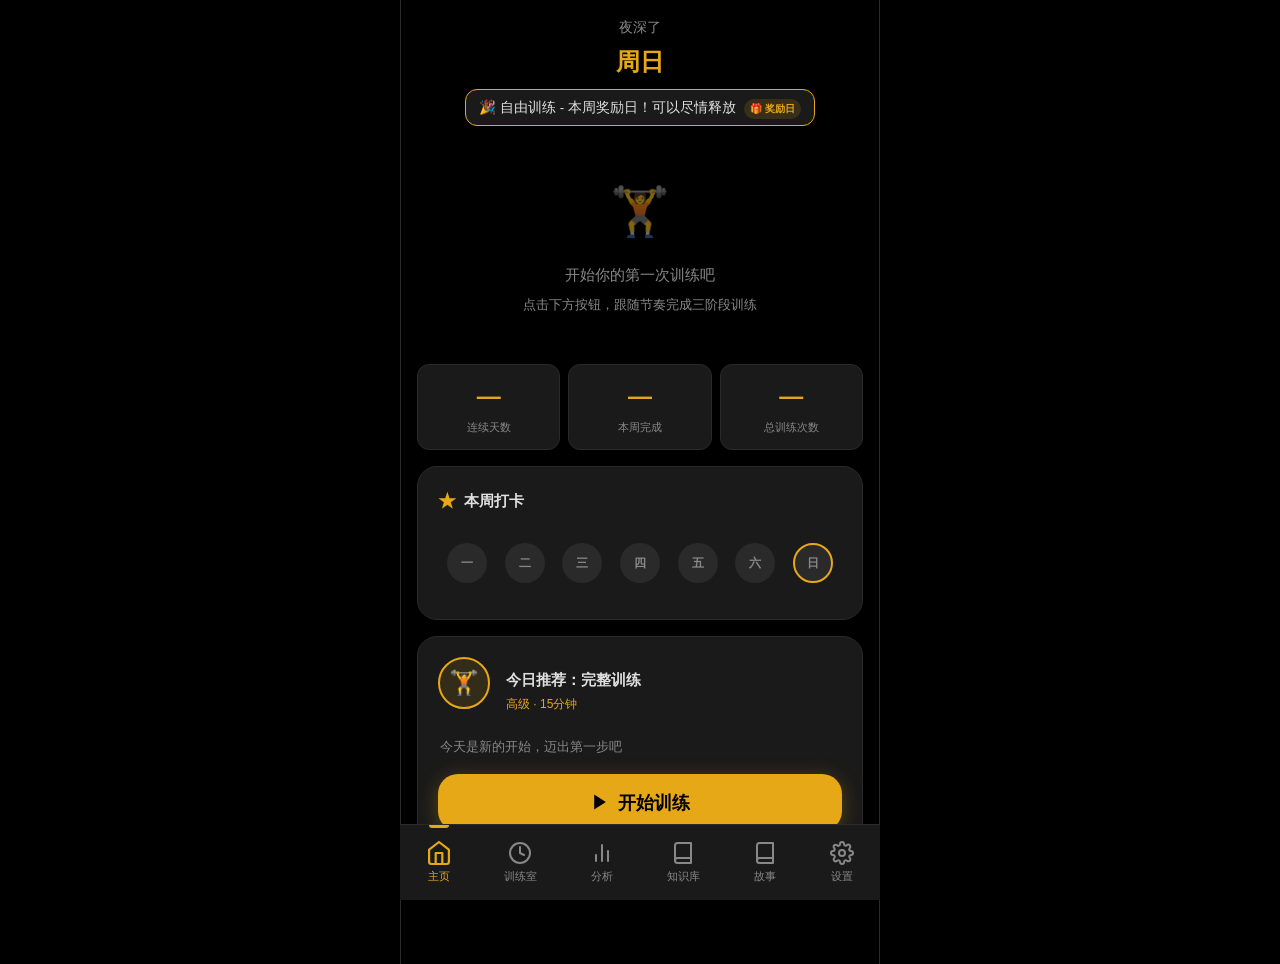
==== commit 79ab57e7: "feat: add story reader page + graduation trip series ch00-05" ====
--- a/index.html
+++ b/index.html
@@ -8,7 +8,7 @@
 <meta name="apple-mobile-web-app-status-bar-style" content="black-translucent">
 <meta name="description" content="训练助手 - 专属私密训练站">
 <link rel="manifest" href="manifest.json">
-<link rel="stylesheet" href="css/style.css?v=20260723">
+<link rel="stylesheet" href="css/style.css?v=20260725">
 <title>训练助手</title>
 </head>
 <body>
@@ -170,11 +170,11 @@
       <!-- ===== Arousal Prep Block (Phase 0) ===== -->
       <div id="preArousalBlock">
         <div class="arousal-card">
-          <h3>🧘 唤醒准备</h3>
+          <h3>🔊 唤醒准备</h3>
           <div class="guidance">
-            闭眼，戴耳机，听呼吸引导。<br>
-            <strong>不急</strong>，用手或道具轻柔刺激，<br>
-            目标不是"最硬"，而是<strong>"感觉来了"</strong>（约70%硬度）。
+            戴耳机，听唤醒故事，用手或道具刺激。<br>
+            <strong>目标</strong>：硬起来，戴好安全套。<br>
+            准备好了就点击"已唤醒"进入训练。
           </div>
 
           <!-- State 1: before user starts -->
@@ -185,13 +185,15 @@
             <div class="arousal-skip" onclick="onArousalSkip()">跳过唤醒，直接开始</div>
           </div>
 
-          <!-- State 2: active breathing -->
+          <!-- State 2: active arousal -->
           <div id="arousalActiveState" style="display:none">
-            <div class="breath-ring-wrapper">
-              <div class="breath-ring" id="breathRing"></div>
-              <div class="breath-phase-text" id="breathPhaseText">🧘 准备</div>
+            <div class="arousal-metronome">
+              <div class="arousal-beat" id="arousalBeat"></div>
+              <div class="arousal-bpm-text" id="arousalBpmText">60 BPM</div>
             </div>
-            <button class="btn btn-primary btn-large btn-full" id="btnReady" onclick="onArousalReady()" disabled>
+            <div class="arousal-story-title" id="arousalStoryTitle">🔊 温柔爱抚</div>
+            <div class="arousal-story-hint">正在播放唤醒故事，边听边刺激</div>
+            <button class="btn btn-primary btn-large btn-full" id="btnReady" onclick="onArousalReady()">
               🌱 已唤醒，开始节拍训练
             </button>
             <div class="arousal-skip" onclick="onArousalSkip()">跳过唤醒，直接开始</div>
@@ -236,10 +238,21 @@
           停止训练
         </button>
       </div>
+      <div class="story-player-indicator" id="storyPlayerIndicator" style="display:none">
+        <span class="story-player-title" id="storyPlayerTitle"></span>
+      </div>
       <div class="controls" id="extraControls" style="display:none">
         <button class="btn btn-ghost btn-full" onclick="toggleVoiceCoach()">
           <svg width="20" height="20" viewBox="0 0 24 24" fill="none" stroke="currentColor" stroke-width="2"><path d="M12 1a3 3 0 0 0-3 3v8a3 3 0 0 0 6 0V4a3 3 0 0 0-3-3z"></path><path d="M19 10v2a7 7 0 0 1-14 0v-2"></path><line x1="12" y1="19" x2="12" y2="23"></line></svg>
           <span id="voiceBtnText">语音教练</span>
+        </button>
+        <button class="btn btn-ghost btn-full" onclick="toggleStoryPlayer()">
+          <svg width="20" height="20" viewBox="0 0 24 24" fill="none" stroke="currentColor" stroke-width="2"><circle cx="12" cy="12" r="10"></circle><polygon points="10 8 16 12 10 16 10 8" fill="currentColor"></polygon></svg>
+          <span id="storyBtnText">背景故事</span>
+        </button>
+        <button class="btn btn-ghost btn-full" onclick="openStoryPlaylist()" title="浏览全部故事">
+          <svg width="20" height="20" viewBox="0 0 24 24" fill="none" stroke="currentColor" stroke-width="2"><line x1="8" y1="6" x2="21" y2="6"/><line x1="8" y1="12" x2="21" y2="12"/><line x1="8" y1="18" x2="21" y2="18"/><line x1="3" y1="6" x2="3.01" y2="6"/><line x1="3" y1="12" x2="3.01" y2="12"/><line x1="3" y1="18" x2="3.01" y2="18"/></svg>
+          <span>故事列表</span>
         </button>
         <button class="btn btn-ghost btn-full" onclick="toggleVibration()">
           <svg width="20" height="20" viewBox="0 0 24 24" fill="none" stroke="currentColor" stroke-width="2"><path d="M2 12h4l3-9 4 18 3-9h6"></path></svg>
@@ -456,6 +469,56 @@
 
     <div class="setting-group collapsible">
       <div class="setting-group-header" onclick="toggleSettingGroup(this)">
+        <span class="setting-group-title">🎧 背景故事</span>
+        <span class="setting-group-arrow">▼</span>
+      </div>
+      <div class="setting-group-content">
+        <div class="setting-item">
+          <label>背景故事开关</label>
+          <button class="toggle on" id="toggleStoryPlayer" onclick="toggleSettingSwitch(this)"></button>
+        </div>
+        <div class="setting-item" style="flex-direction:column;align-items:flex-start">
+          <label>故事音量</label>
+          <div style="width:100%;display:flex;align-items:center;margin-top:0.5rem">
+            <span style="font-size:0.7rem;color:var(--muted)">0%</span>
+            <input type="range" id="setStoryVolume" min="0" max="1.0" step="0.05" value="0.5" oninput="document.getElementById('storyVolumeDisplay').textContent = Math.round(this.value*100) + '%'; setStoryPlayerVolume(parseFloat(this.value))" style="flex:1;margin:0 0.5rem">
+            <span style="font-size:0.7rem;color:var(--muted)">100%</span>
+          </div>
+          <div style="font-size:0.8rem;color:var(--accent);margin-top:0.25rem" id="storyVolumeDisplay">50%</div>
+        </div>
+        <div class="setting-item" style="flex-direction:column;align-items:flex-start">
+          <label>播放顺序</label>
+          <div class="config-options" style="width:100%;margin-top:0.5rem">
+            <button class="config-btn config-btn-sm story-mode-btn active" data-mode="shuffle" onclick="selectStoryMode('shuffle')">随机</button>
+            <button class="config-btn config-btn-sm story-mode-btn" data-mode="sequential" onclick="selectStoryMode('sequential')">顺序</button>
+          </div>
+        </div>
+        <div class="setting-item" style="flex-direction:column;align-items:flex-start">
+          <label>播放阶段</label>
+          <div class="config-options" style="width:100%;margin-top:0.5rem">
+            <button class="config-btn config-btn-sm story-stage-btn active" data-stage="all" onclick="selectStoryStage('all')">全阶段</button>
+            <button class="config-btn config-btn-sm story-stage-btn" data-stage="prep" onclick="selectStoryStage('prep')">仅唤醒</button>
+            <button class="config-btn config-btn-sm story-stage-btn" data-stage="training" onclick="selectStoryStage('training')">仅训练</button>
+          </div>
+        </div>
+        <div class="setting-item" style="flex-direction:column;align-items:flex-start">
+          <label>闪避强度（语音指令时故事音量降低比例）</label>
+          <div style="width:100%;display:flex;align-items:center;margin-top:0.5rem">
+            <span style="font-size:0.7rem;color:var(--muted)">0%</span>
+            <input type="range" id="setStoryDuck" min="0" max="1.0" step="0.05" value="0.7" oninput="document.getElementById('storyDuckDisplay').textContent = Math.round(this.value*100) + '%'; setStoryPlayerDuckAmount(parseFloat(this.value))" style="flex:1;margin:0 0.5rem">
+            <span style="font-size:0.7rem;color:var(--muted)">100%</span>
+          </div>
+          <div style="font-size:0.8rem;color:var(--accent);margin-top:0.25rem" id="storyDuckDisplay">70%</div>
+        </div>
+        <div class="setting-item">
+          <label>浏览全部故事</label>
+          <button class="btn btn-sm btn-ghost" onclick="openStoryPlaylist()">📖 打开列表</button>
+        </div>
+      </div>
+    </div>
+
+    <div class="setting-group collapsible">
+      <div class="setting-group-header" onclick="toggleSettingGroup(this)">
         <span class="setting-group-title">🗣️ 语音提示开关</span>
         <span class="setting-group-arrow">▼</span>
       </div>
@@ -555,6 +618,42 @@
     </div>
   </div>
 
+  <!-- ==================== Page: Stories ==================== -->
+  <div class="page" id="page-stories">
+    <div class="page-header">
+      <h1>📖 故事集</h1>
+      <span class="page-subtitle">毕业旅行 · 五对情侣 · 七天两千公里</span>
+    </div>
+    <div id="storiesListView">
+      <div class="stories-intro">
+        <p>刚毕业的大学生，五对情侣，租了一辆九座车，出发去草原——七天，两千公里。所有人都很熟——同班四年，谁追的谁、谁甩过谁、谁暗恋过谁，彼此心里都有数。没人装纯。来这趟旅行的人都知道会发生什么。</p>
+      </div>
+      <div id="storiesContent"></div>
+    </div>
+    <div id="storyReaderView" style="display:none">
+      <div class="story-reader-header">
+        <button class="btn btn-ghost btn-sm" onclick="closeStoryReader()">
+          <svg width="18" height="18" viewBox="0 0 24 24" fill="none" stroke="currentColor" stroke-width="2"><polyline points="15 18 9 12 15 6"></polyline></svg>
+          返回目录
+        </button>
+        <div class="story-reader-nav">
+          <button class="btn btn-ghost btn-sm" id="prevStoryBtn" onclick="prevStory()">
+            <svg width="16" height="16" viewBox="0 0 24 24" fill="none" stroke="currentColor" stroke-width="2"><polyline points="15 18 9 12 15 6"></polyline></svg>
+            上一章
+          </button>
+          <button class="btn btn-ghost btn-sm" id="nextStoryBtn" onclick="nextStory()">
+            下一章
+            <svg width="16" height="16" viewBox="0 0 24 24" fill="none" stroke="currentColor" stroke-width="2"><polyline points="9 18 15 12 9 6"></polyline></svg>
+          </button>
+        </div>
+      </div>
+      <div class="story-reader-title" id="storyReaderTitle"></div>
+      <div class="story-reader-content" id="storyReaderContent">
+        <div class="story-loading">选择一章开始阅读</div>
+      </div>
+    </div>
+  </div>
+
   <!-- ==================== Exit Confirm Modal ==================== -->
   <div class="modal-overlay" id="exitConfirmModal" style="display:none" onclick="closeExitConfirm(event)">
     <div class="modal-box" onclick="event.stopPropagation()">
@@ -601,6 +700,10 @@
       <svg viewBox="0 0 24 24" fill="none" stroke="currentColor" stroke-width="2" stroke-linecap="round" stroke-linejoin="round"><path d="M4 19.5A2.5 2.5 0 0 1 6.5 17H20"></path><path d="M6.5 2H20v20H6.5A2.5 2.5 0 0 1 4 19.5v-15A2.5 2.5 0 0 1 6.5 2z"></path></svg>
       <span>知识库</span>
     </button>
+    <button class="nav-item" onclick="navigateTo('stories')" data-page="stories">
+      <svg viewBox="0 0 24 24" fill="none" stroke="currentColor" stroke-width="2" stroke-linecap="round" stroke-linejoin="round"><path d="M4 19.5A2.5 2.5 0 0 1 6.5 17H20"></path><path d="M6.5 2H20v20H6.5A2.5 2.5 0 0 1 4 19.5v-15A2.5 2.5 0 0 1 6.5 2z"></path></svg>
+      <span>故事</span>
+    </button>
     <button class="nav-item" onclick="navigateTo('settings')" data-page="settings">
       <svg viewBox="0 0 24 24" fill="none" stroke="currentColor" stroke-width="2" stroke-linecap="round" stroke-linejoin="round"><circle cx="12" cy="12" r="3"></circle><path d="M19.4 15a1.65 1.65 0 0 0 .33 1.82l.06.06a2 2 0 0 1 0 2.83 2 2 0 0 1-2.83 0l-.06-.06a1.65 1.65 0 0 0-1.82-.33 1.65 1.65 0 0 0-1 1.51V21a2 2 0 0 1-2 2 2 2 0 0 1-2-2v-.09A1.65 1.65 0 0 0 9 19.4a1.65 1.65 0 0 0-1.82.33l-.06.06a2 2 0 0 1-2.83 0 2 2 0 0 1 0-2.83l.06-.06A1.65 1.65 0 0 0 4.68 15a1.65 1.65 0 0 0-1.51-1H3a2 2 0 0 1-2-2 2 2 0 0 1 2-2h.09A1.65 1.65 0 0 0 4.6 9a1.65 1.65 0 0 0-.33-1.82l-.06-.06a2 2 0 0 1 0-2.83 2 2 0 0 1 2.83 0l.06.06A1.65 1.65 0 0 0 9 4.68a1.65 1.65 0 0 0 1-1.51V3a2 2 0 0 1 2-2 2 2 0 0 1 2 2v.09a1.65 1.65 0 0 0 1 1.51 1.65 1.65 0 0 0 1.82-.33l.06-.06a2 2 0 0 1 2.83 0 2 2 0 0 1 0 2.83l-.06.06a1.65 1.65 0 0 0-.33 1.82V9a1.65 1.65 0 0 0 1.51 1H21a2 2 0 0 1 2 2 2 2 0 0 1-2 2h-.09a1.65 1.65 0 0 0-1.51 1z"></path></svg>
       <span>设置</span>
@@ -622,19 +725,22 @@
 </div>
 
 <!-- ==================== Scripts (loaded in dependency order) ==================== -->
-<script src="js/storage.js?v=20260723"></script>
-<script src="js/plans.js?v=20260723"></script>
-<script src="js/vibration.js?v=20260723"></script>
-<script src="js/audio.js?v=20260723"></script>
-<script src="js/speech.js?v=20260723"></script>
-<script src="js/settings.js?v=20260723"></script>
-<script src="js/training.js?v=20260723"></script>
-<script src="js/ui.js?v=20260723"></script>
-<script src="js/arousal.js?v=20260723"></script>
-<script src="js/pages/dashboard.js?v=20260723"></script>
-<script src="js/pages/training.js?v=20260723"></script>
-<script src="js/pages/knowledge.js?v=20260723"></script>
-<script src="js/pages/analysis.js?v=20260723"></script>
-<script src="js/app.js?v=20260723"></script>
+<script src="js/storage.js?v=20260725"></script>
+<script src="js/plans.js?v=20260725"></script>
+<script src="js/vibration.js?v=20260725"></script>
+<script src="js/audio.js?v=20260725"></script>
+<script src="js/speech.js?v=20260725"></script>
+<script src="js/storyplayer.js?v=20260725"></script>
+<script src="js/settings.js?v=20260725"></script>
+<script src="js/training.js?v=20260725"></script>
+<script src="js/ui.js?v=20260725"></script>
+<script src="js/arousal.js?v=20260725"></script>
+<script src="js/pages/dashboard.js?v=20260725"></script>
+<script src="js/pages/training.js?v=20260725"></script>
+<script src="js/pages/knowledge.js?v=20260725"></script>
+<script src="js/pages/analysis.js?v=20260725"></script>
+<script src="js/stories-data.js?v=20260725"></script>
+<script src="js/pages/stories.js?v=20260725"></script>
+<script src="js/app.js?v=20260725"></script>
 </body>
 </html>
--- a/css/style.css
+++ b/css/style.css
@@ -305,6 +305,20 @@
 .instruction-sub { font-size: 0.9rem; color: var(--muted); margin-top: 0.5rem; }
 @keyframes breathe { 0%, 100% { opacity: 1; } 50% { opacity: 0.7; } }
 
+/* Story Player Indicator */
+.story-player-indicator {
+  text-align: center; padding: 0.3rem 0.75rem;
+  margin: 0.25rem 0 0.5rem; min-height: 1.6rem;
+  display: flex; align-items: center; justify-content: center;
+}
+.story-player-title {
+  font-size: 0.8rem; color: var(--muted);
+  white-space: nowrap; overflow: hidden; text-overflow: ellipsis;
+  max-width: 100%;
+  animation: fadeInOut 4s ease-in-out infinite;
+}
+@keyframes fadeInOut { 0%, 100% { opacity: 0.6; } 50% { opacity: 1; } }
+
 /* Control Buttons */
 .controls {
   display: grid; grid-template-columns: 1fr 1fr; gap: 0.75rem;
@@ -990,59 +1004,57 @@
   color: var(--ink);
 }
 
-/* Breathing Ring */
-.breath-ring-wrapper {
+/* Arousal Metronome */
+.arousal-metronome {
   position: relative;
   width: 100px;
   height: 100px;
   margin: 1rem auto;
-}
-.breath-ring {
-  width: 100px;
-  height: 100px;
+  display: flex;
+  align-items: center;
+  justify-content: center;
+}
+.arousal-beat {
+  width: 80px;
+  height: 80px;
   border-radius: 50%;
   border: 3px solid var(--accent);
-  position: absolute;
-  top: 0; left: 0;
-  transition: transform 0.3s ease-out;
-  transform: scale(0.8);
-  box-shadow: 0 0 20px var(--accent-glow);
-}
-.breath-ring.phase-inhale {
-  transform: scale(1.2);
-  transition: transform 4s ease-in-out;
-  border-color: var(--accent);
-}
-.breath-ring.phase-hold {
-  transition: none;
-  border-color: #4A9EFF;
-  box-shadow: 0 0 20px rgba(74, 158, 255, 0.4);
-}
-.breath-ring.phase-exhale {
-  transform: scale(0.8);
-  transition: transform 8s ease-in-out;
-  border-color: var(--success);
-  box-shadow: 0 0 20px rgba(46, 204, 113, 0.4);
-}
-.breath-phase-text {
+  box-shadow: 0 0 30px var(--accent-glow);
+  transition: transform 0.15s ease-out, opacity 0.15s ease-out;
+  transform: scale(1);
+  opacity: 1;
+}
+.arousal-beat.pulse {
+  transform: scale(1.15);
+  opacity: 0.7;
+  box-shadow: 0 0 40px var(--accent-glow);
+}
+.arousal-bpm-text {
   position: absolute;
   top: 50%;
   left: 50%;
   transform: translate(-50%, -50%);
   font-size: 0.85rem;
   font-weight: 700;
-  color: var(--ink);
-  white-space: nowrap;
+  color: var(--accent);
   z-index: 1;
+}
+.arousal-story-title {
+  font-size: 1rem;
+  color: var(--accent);
+  font-weight: 600;
+  margin-top: 0.5rem;
+}
+.arousal-story-hint {
+  font-size: 0.75rem;
+  color: var(--muted);
+  margin-top: 0.25rem;
+  margin-bottom: 1rem;
 }
 
 /* Arousal Ready Button */
 #btnReady {
   margin-top: 1rem;
-}
-#btnReady:disabled {
-  opacity: 0.4;
-  pointer-events: none;
 }
 
 .arousal-skip {
@@ -1164,5 +1176,136 @@
 .analysis-failure-reason { color: var(--danger); }
 
 @media (prefers-reduced-motion: reduce) {
-  .breath-ring, .mini-beat-dot, .ring-progress { transition: none !important; animation: none !important; }
-}
+  .arousal-beat, .mini-beat-dot, .ring-progress { transition: none !important; animation: none !important; }
+}
+
+/* ==================== Story Reader ==================== */
+.stories-intro {
+  font-size: 0.85rem; color: var(--muted); line-height: 1.7;
+  margin: 0.5rem 0 1.5rem; padding: 1rem;
+  background: var(--bg2); border-radius: var(--radius);
+  border-left: 3px solid var(--accent);
+}
+.stories-intro p { margin: 0; }
+
+.story-card {
+  display: flex; align-items: stretch; gap: 1rem;
+  padding: 1rem; margin-bottom: 0.75rem;
+  background: var(--bg2); border-radius: var(--radius);
+  cursor: pointer; transition: all var(--transition);
+  border: 1px solid transparent;
+}
+.story-card:hover { border-color: var(--accent); background: var(--bg3); }
+.story-card:active { transform: scale(0.98); }
+
+.story-card-number {
+  flex-shrink: 0; width: 3rem; display: flex; align-items: center; justify-content: center;
+  font-size: 0.75rem; font-weight: 700; color: var(--accent);
+  background: rgba(230, 168, 23, 0.1); border-radius: 8px;
+  text-align: center; line-height: 1.3;
+}
+
+.story-card-body { flex: 1; min-width: 0; }
+.story-card-title { font-size: 1rem; font-weight: 600; color: var(--ink); margin-bottom: 0.15rem; }
+.story-card-subtitle { font-size: 0.75rem; color: var(--accent); margin-bottom: 0.4rem; }
+.story-card-preview { font-size: 0.78rem; color: var(--muted); line-height: 1.5; }
+
+.story-card-arrow {
+  flex-shrink: 0; display: flex; align-items: center;
+  color: var(--muted); font-size: 1.2rem; transition: transform var(--transition);
+}
+.story-card:hover .story-card-arrow { transform: translateX(4px); color: var(--accent); }
+
+.story-footer-note {
+  text-align: center; font-size: 0.75rem; color: var(--muted);
+  padding: 2rem 0 0.5rem; opacity: 0.6;
+}
+
+/* Reader View */
+.story-reader-header {
+  display: flex; justify-content: space-between; align-items: center;
+  padding: 0.75rem 0; gap: 0.5rem; flex-wrap: wrap;
+}
+.story-reader-header .btn-ghost svg { vertical-align: middle; }
+.story-reader-nav { display: flex; gap: 0.5rem; }
+.story-reader-nav .btn-ghost { display: flex; align-items: center; gap: 0.25rem; }
+
+.story-reader-title {
+  font-size: 1.3rem; font-weight: 700; color: var(--accent);
+  padding: 0.75rem 0 0.5rem; border-bottom: 1px solid var(--bg3);
+  margin-bottom: 1rem; line-height: 1.4;
+}
+
+.story-reader-content {
+  line-height: 1.9; font-size: 0.95rem; color: var(--ink);
+  padding-bottom: 3rem; min-height: 40vh;
+}
+
+.story-reader-content .story-para { margin: 0.6em 0; text-indent: 2em; }
+.story-reader-content .story-para-break { height: 0.4em; }
+
+.story-reader-content .story-h2 {
+  font-size: 1.15rem; font-weight: 700; color: var(--accent);
+  margin: 1.5em 0 0.5em; text-indent: 0;
+}
+.story-reader-content .story-h3 {
+  font-size: 1.05rem; font-weight: 600; color: var(--ink);
+  margin: 1.2em 0 0.4em; text-indent: 0;
+}
+.story-reader-content .story-h4 {
+  font-size: 0.95rem; font-weight: 600; color: var(--muted);
+  margin: 1em 0 0.3em; text-indent: 0;
+}
+
+.story-reader-content .story-bold-item {
+  margin: 0.5em 0; padding-left: 1em; border-left: 2px solid var(--accent);
+  font-size: 0.92rem; line-height: 1.7;
+}
+
+.story-reader-content .story-hr {
+  border: none; border-top: 1px solid var(--bg3);
+  margin: 1.5em 0;
+}
+
+.story-reader-content .story-table {
+  width: 100%; border-collapse: collapse;
+  font-size: 0.82rem; margin: 1em 0;
+}
+.story-reader-content .story-table th,
+.story-reader-content .story-table td {
+  padding: 0.4rem 0.6rem; border: 1px solid var(--bg3);
+  text-align: left;
+}
+.story-reader-content .story-table th {
+  background: var(--bg2); color: var(--accent); font-weight: 600;
+}
+
+.story-reader-content strong { color: var(--accent); }
+.story-reader-content code {
+  background: var(--bg2); padding: 0.1em 0.4em; border-radius: 4px;
+  font-size: 0.85em; color: var(--accent);
+}
+
+.story-loading {
+  text-align: center; color: var(--muted); padding: 3rem 0;
+  font-size: 0.9rem;
+}
+
+.story-error {
+  text-align: center; color: var(--danger); padding: 2rem 1rem;
+  font-size: 0.85rem; line-height: 1.6;
+}
+.story-error code {
+  background: rgba(178,34,34,0.1); padding: 0.1em 0.4em;
+  border-radius: 4px; font-size: 0.85em;
+}
+
+@media (max-width: 360px) {
+  .story-card-number { width: 2.5rem; font-size: 0.65rem; }
+  .story-card-title { font-size: 0.9rem; }
+  .story-reader-title { font-size: 1.1rem; }
+  .story-reader-content { font-size: 0.88rem; }
+}
+
+/* override .page padding for stories reader if no bottom nav covering issue */
+#page-stories { padding-bottom: calc(7rem + env(safe-area-inset-bottom)); }
